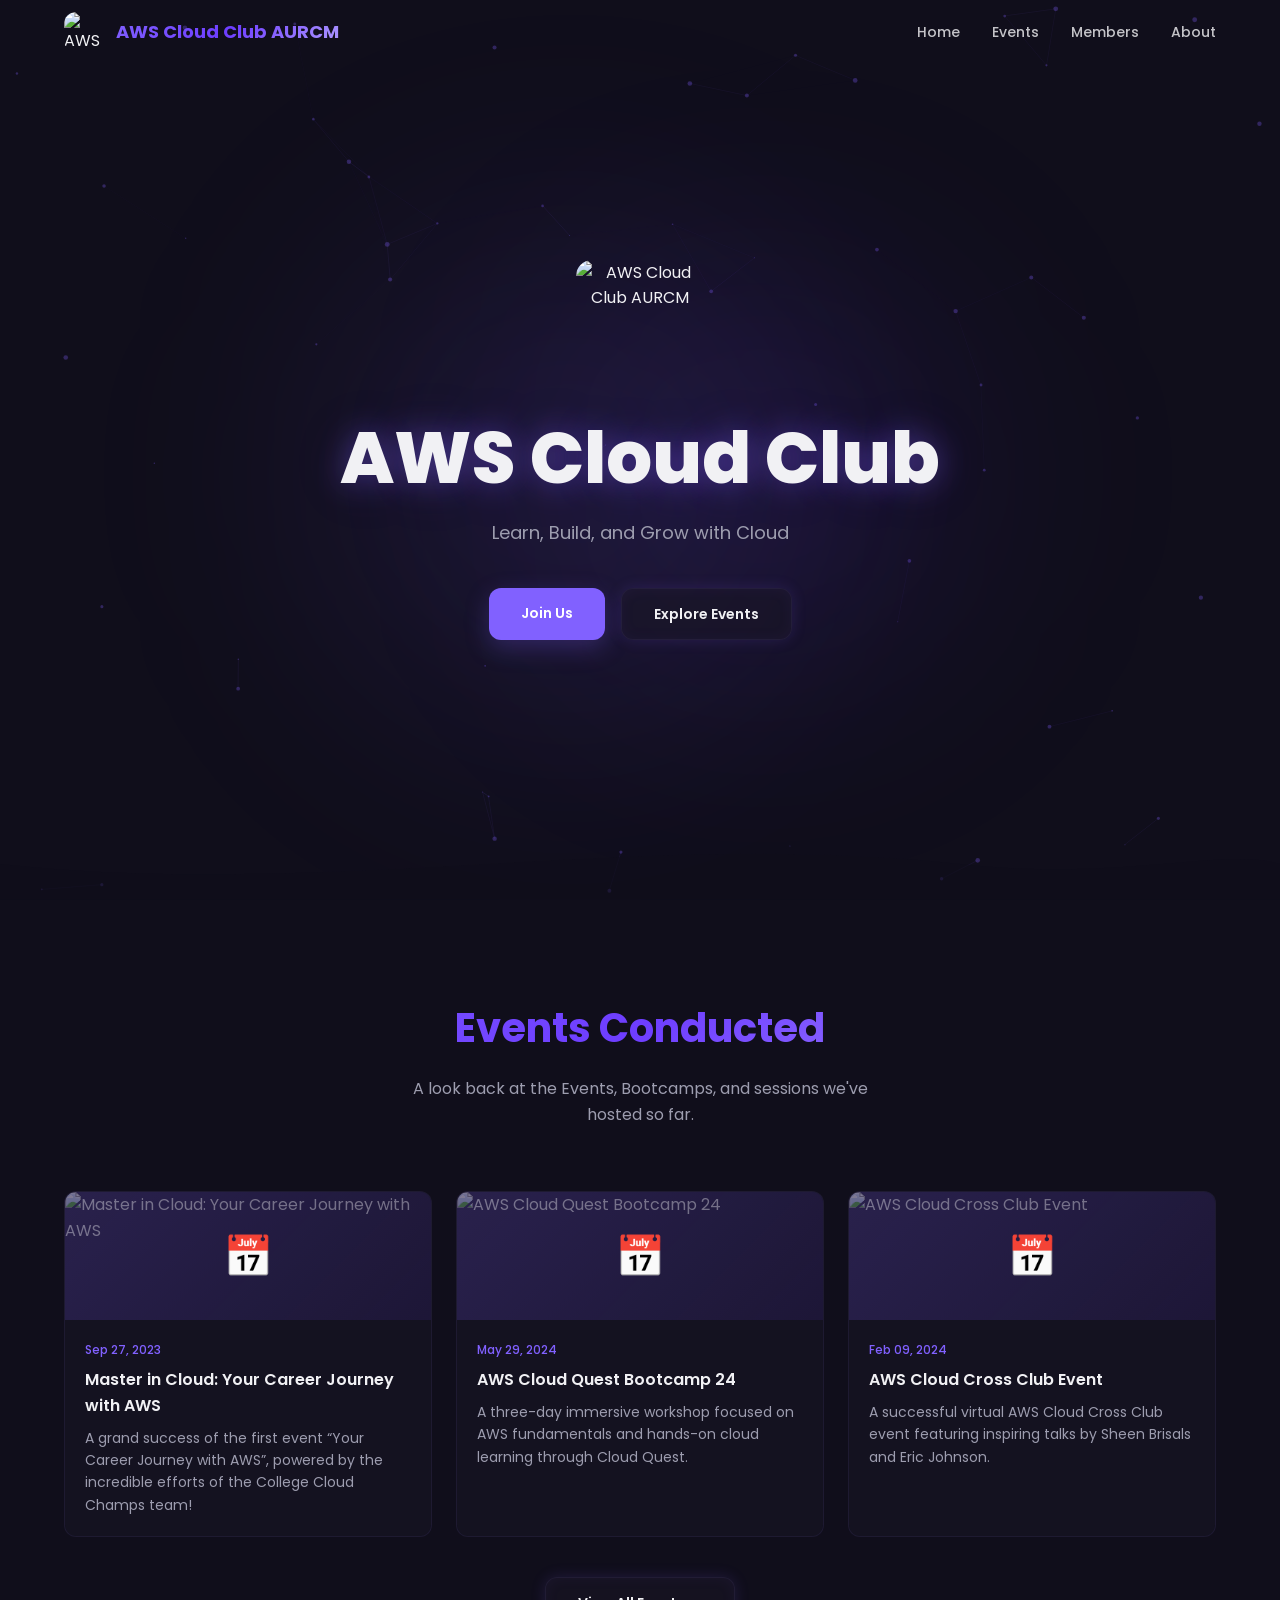
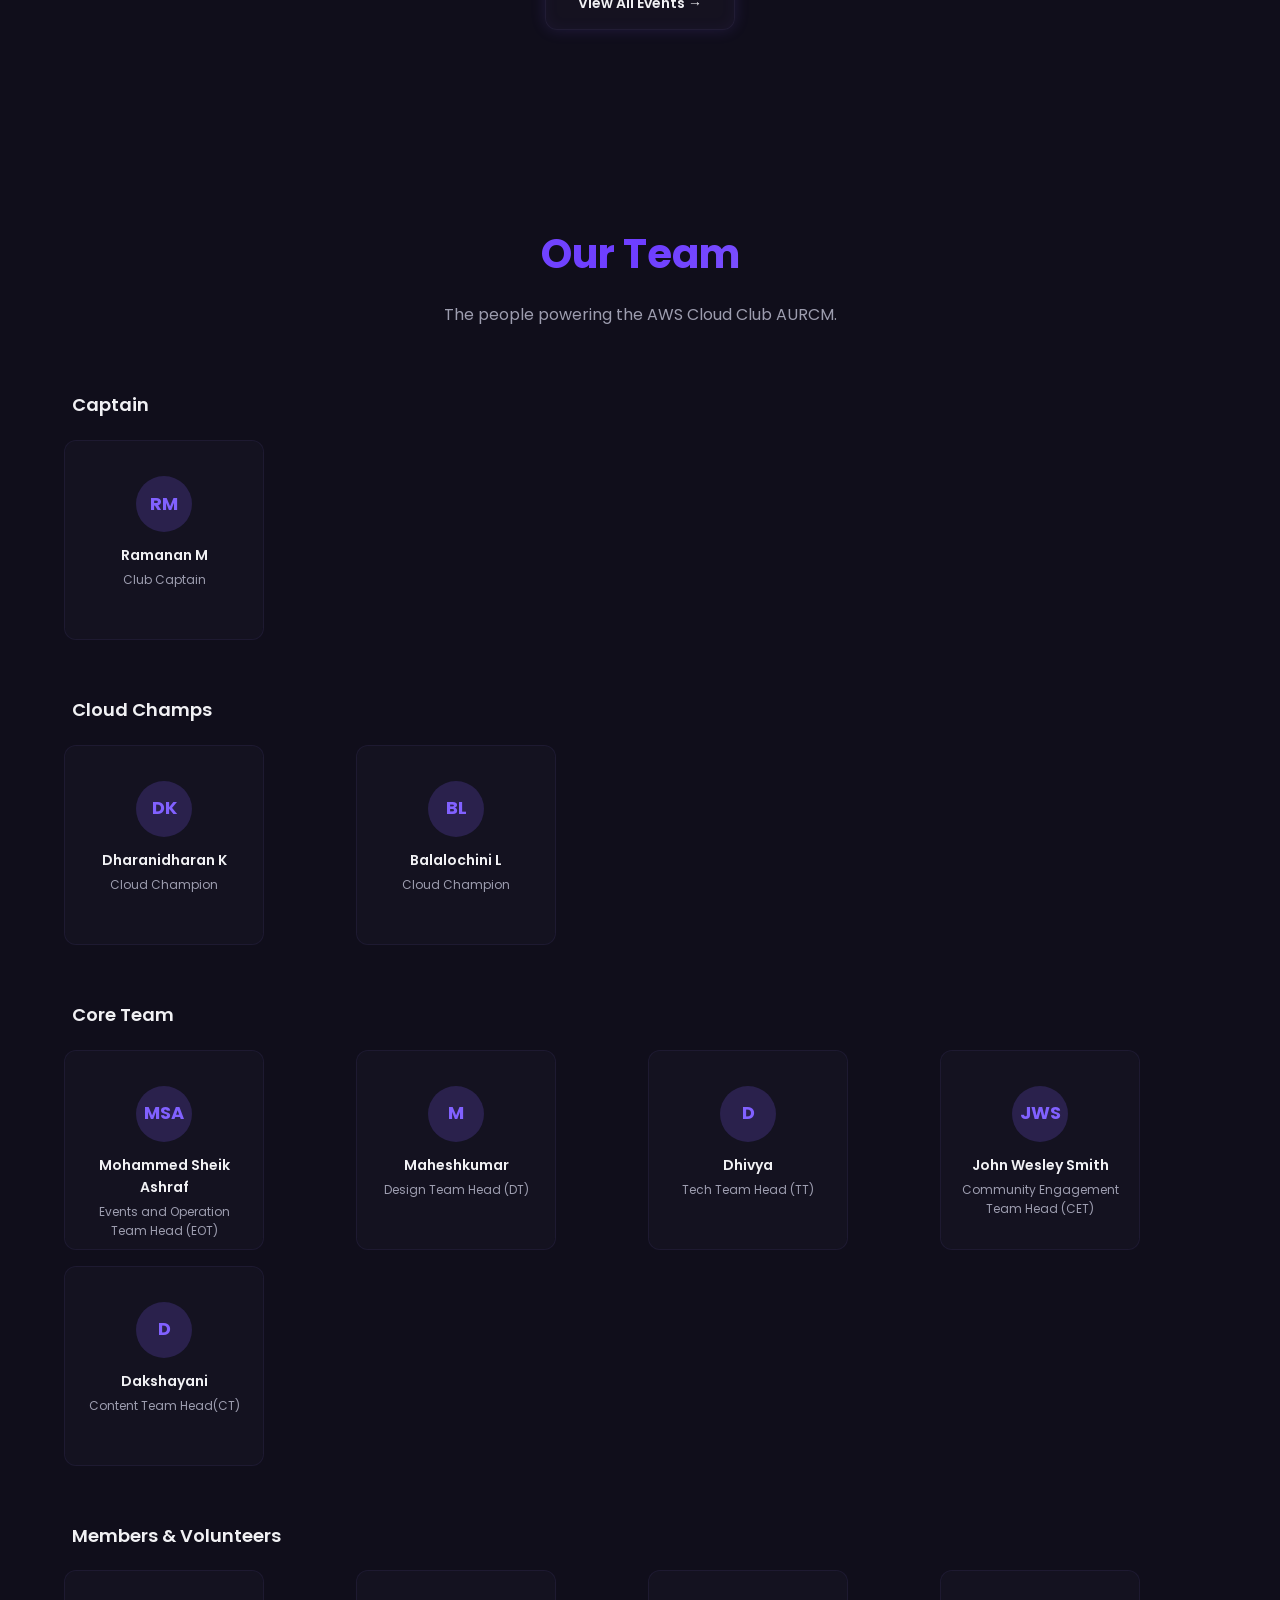
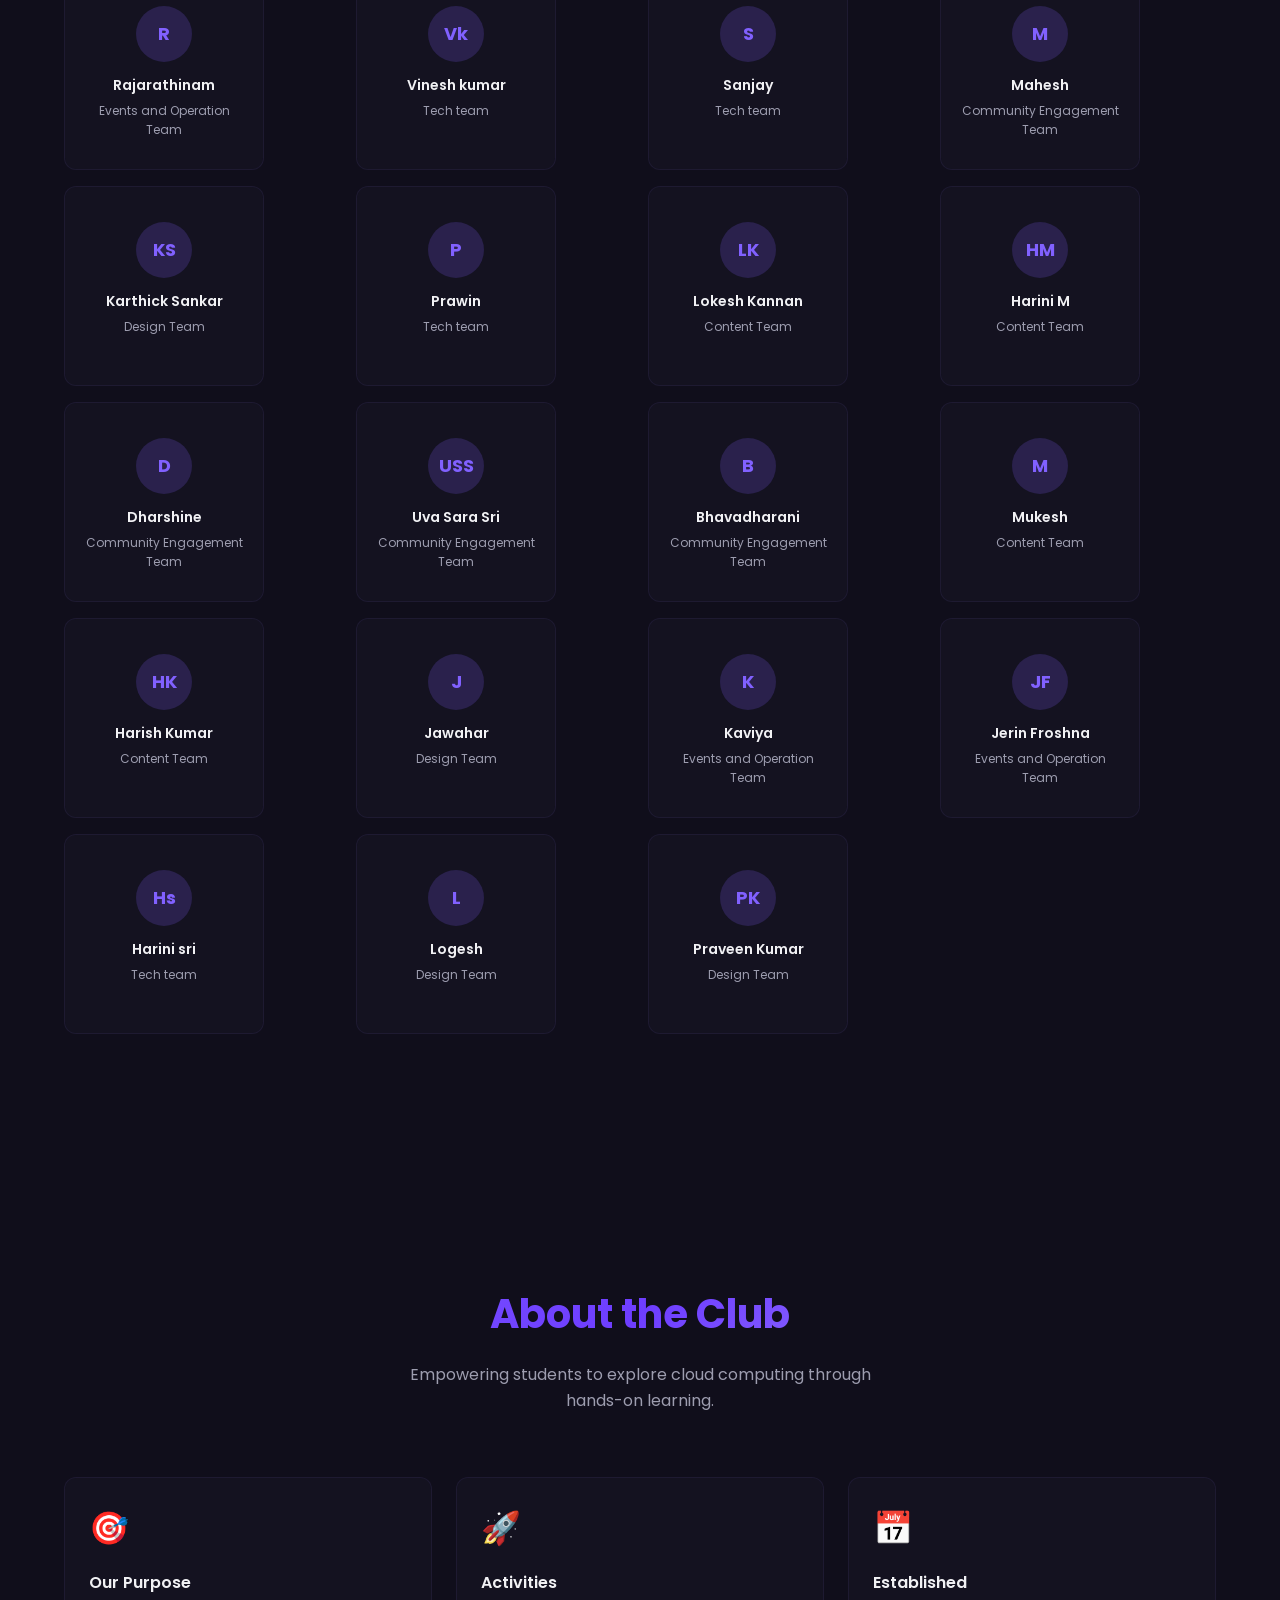
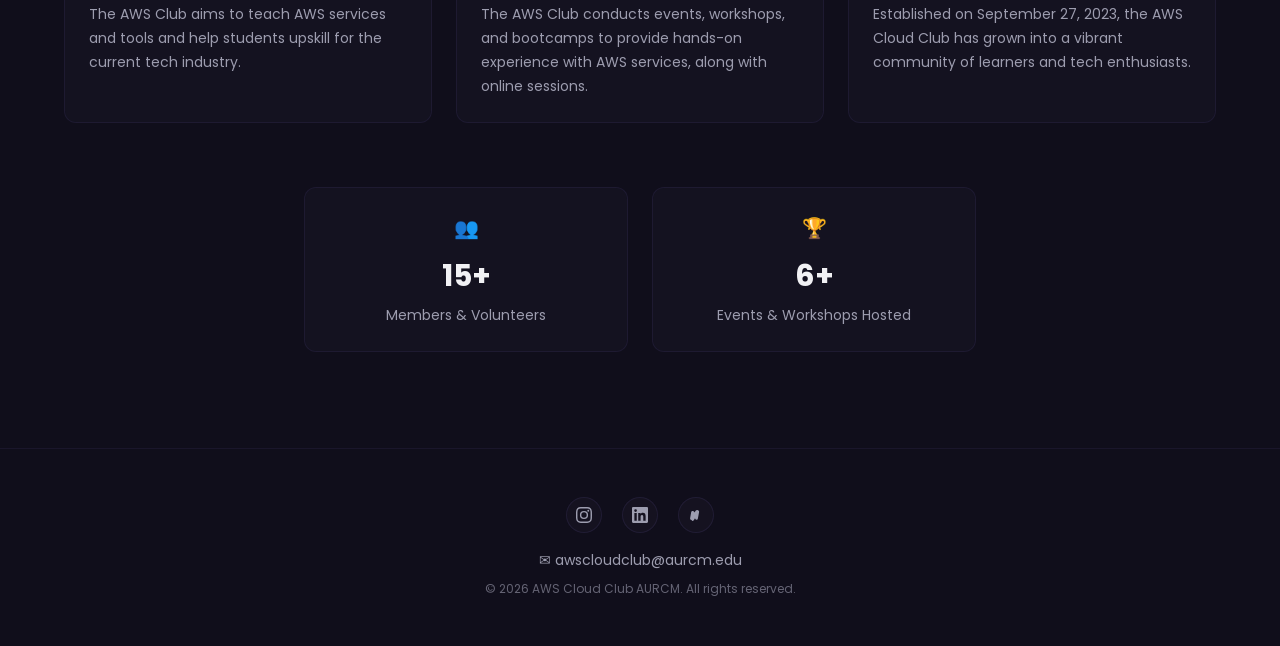
==== index.html @ cc0410f7 "first commit" ====
<!DOCTYPE html>
<html lang="en">
  <head>
    <meta charset="UTF-8" />
    <meta name="viewport" content="width=device-width, initial-scale=1.0" />
    <title>AWS Cloud Club AURCM</title>
    <meta
      name="description"
      content="AWS Cloud Club AURCM — Learn, Build, and Grow with Cloud"
    />
    <link rel="stylesheet" href="styles.css" />
  </head>
  <body>
    <!-- Particles Canvas -->
    <canvas id="particles"></canvas>

    <!-- Navbar -->
    <nav id="navbar">
      <div class="container nav-inner">
        <a href="#home" class="nav-brand">
          <img
            src="images/aws-club-logo.png"
            alt="AWS Cloud Club AURCM"
            class="nav-logo"
          />
          <span class="gradient-text nav-brand-text">AWS Cloud Club AURCM</span>
        </a>
        <ul class="nav-links" id="navLinks">
          <li><a href="#home" class="nav-link-underline">Home</a></li>
          <li><a href="#events" class="nav-link-underline">Events</a></li>
          <li><a href="#members" class="nav-link-underline">Members</a></li>
          <li><a href="#about" class="nav-link-underline">About</a></li>
        </ul>
        <button class="nav-toggle" id="navToggle" aria-label="Toggle menu">
          <svg
            width="24"
            height="24"
            viewBox="0 0 24 24"
            fill="none"
            stroke="currentColor"
            stroke-width="2"
          >
            <line x1="3" y1="6" x2="21" y2="6" />
            <line x1="3" y1="12" x2="21" y2="12" />
            <line x1="3" y1="18" x2="21" y2="18" />
          </svg>
        </button>
      </div>
    </nav>

    <!-- Hero -->
    <section id="home" class="hero">
      <div class="hero-orb hero-orb-1"></div>
      <div class="hero-orb hero-orb-2"></div>
      <div class="hero-content" id="heroContent">
        <img
          src="images/aws-club-logo.png"
          alt="AWS Cloud Club AURCM"
          class="hero-logo animate-pulse-glow"
        />
        <h1 class="glow-text hero-title">AWS Cloud Club</h1>
        <p class="hero-sub">Learn, Build, and Grow with Cloud</p>
        <div class="hero-actions">
          <a href="#about" class="btn btn-primary">Join Us</a>
          <a href="#events" class="btn btn-glass">Explore Events</a>
        </div>
      </div>
      <svg
        class="hero-wave"
        viewBox="0 0 1440 120"
        preserveAspectRatio="none"
        aria-hidden="true"
      >
        <path
          d="M0,80 C360,120 720,40 1080,80 C1260,100 1380,60 1440,80 L1440,120 L0,120 Z"
          fill="hsl(250,30%,8%)"
          fill-opacity="0.6"
        />
      </svg>
    </section>

    <!-- Events -->
    <section id="events" class="section section-reveal">
      <div class="container">
        <h2 class="section-title gradient-text">Events Conducted</h2>
        <p class="section-sub">
          A look back at the Events, Bootcamps, and sessions we've hosted so
          far.
        </p>
        <div class="grid grid-3" id="eventsGrid"></div>
        <div class="text-center mt-10">
          <a href="events.html" class="btn btn-glass">View All Events →</a>
        </div>
      </div>
    </section>

    <!-- Members -->
    <section id="members" class="section section-reveal">
      <div class="container">
        <h2 class="section-title gradient-text">Our Team</h2>
        <p class="section-sub">The people powering the AWS Cloud Club AURCM.</p>
        <div id="membersContainer"></div>
      </div>
    </section>

    <!-- About -->
    <section id="about" class="section section-reveal">
      <div class="container">
        <h2 class="section-title gradient-text">About the Club</h2>
        <p class="section-sub">
          Empowering students to explore cloud computing through hands-on
          learning.
        </p>
        <div class="grid grid-3 mb-16">
          <div class="glass-card card-pad">
            <div class="card-icon">🎯</div>
            <h3 class="card-title">Our Purpose</h3>
            <p class="card-text">
              The AWS Club aims to teach AWS services and tools and help
              students upskill for the current tech industry.
            </p>
          </div>
          <div class="glass-card card-pad">
            <div class="card-icon">🚀</div>
            <h3 class="card-title">Activities</h3>
            <p class="card-text">
              The AWS Club conducts events, workshops, and bootcamps to provide
              hands-on experience with AWS services, along with online sessions.
            </p>
          </div>
          <div class="glass-card card-pad">
            <div class="card-icon">📅</div>
            <h3 class="card-title">Established</h3>
            <p class="card-text">
              Established on September 27, 2023, the AWS Cloud Club has grown
              into a vibrant community of learners and tech enthusiasts.
            </p>
          </div>
        </div>
        <div class="grid grid-2 max-w-2xl mx-auto" id="statsGrid"></div>
      </div>
    </section>

    <!-- Footer -->
    <footer class="footer">
      <div class="container text-center">
        <div class="social-links">
          <a
            href="https://www.instagram.com/aws_cloud_club_aurcm/#"
            aria-label="Instagram"
            class="social-icon"
          >
            <svg width="16" height="16" fill="currentColor" viewBox="0 0 24 24">
              <path
                d="M12 2.163c3.204 0 3.584.012 4.85.07 3.252.148 4.771 1.691 4.919 4.919.058 1.265.069 1.645.069 4.849 0 3.205-.012 3.584-.069 4.849-.149 3.225-1.664 4.771-4.919 4.919-1.266.058-1.644.07-4.85.07-3.204 0-3.584-.012-4.849-.07-3.26-.149-4.771-1.699-4.919-4.92-.058-1.265-.07-1.644-.07-4.849 0-3.204.013-3.583.07-4.849.149-3.227 1.664-4.771 4.919-4.919 1.266-.057 1.645-.069 4.849-.069zM12 0C8.741 0 8.333.014 7.053.072 2.695.272.273 2.69.073 7.052.014 8.333 0 8.741 0 12c0 3.259.014 3.668.072 4.948.2 4.358 2.618 6.78 6.98 6.98C8.333 23.986 8.741 24 12 24c3.259 0 3.668-.014 4.948-.072 4.354-.2 6.782-2.618 6.979-6.98.059-1.28.073-1.689.073-4.948 0-3.259-.014-3.667-.072-4.947-.196-4.354-2.617-6.78-6.979-6.98C15.668.014 15.259 0 12 0zm0 5.838a6.162 6.162 0 100 12.324 6.162 6.162 0 000-12.324zM12 16a4 4 0 110-8 4 4 0 010 8zm6.406-11.845a1.44 1.44 0 100 2.881 1.44 1.44 0 000-2.881z"
              />
            </svg>
          </a>
          <a
            href="https://www.linkedin.com/in/awscloudclubaurcm"
            aria-label="LinkedIn"
            class="social-icon"
          >
            <svg width="16" height="16" fill="currentColor" viewBox="0 0 24 24">
              <path
                d="M20.447 20.452h-3.554v-5.569c0-1.328-.027-3.037-1.852-3.037-1.853 0-2.136 1.445-2.136 2.939v5.667H9.351V9h3.414v1.561h.046c.477-.9 1.637-1.85 3.37-1.85 3.601 0 4.267 2.37 4.267 5.455v6.286zM5.337 7.433a2.062 2.062 0 01-2.063-2.065 2.064 2.064 0 112.063 2.065zm1.782 13.019H3.555V9h3.564v11.452zM22.225 0H1.771C.792 0 0 .774 0 1.729v20.542C0 23.227.792 24 1.771 24h20.451C23.2 24 24 23.227 24 22.271V1.729C24 .774 23.2 0 22.222 0h.003z"
              />
            </svg>
          </a>
          <a
            href="https://www.meetup.com/aws-cloud-club-aurcm"
            aria-label="Meetup"
            class="social-icon"
          >
            <svg width="16" height="16" fill="currentColor" viewBox="0 0 16 16">
              <path
                d="M3.5 13.0c-0.9 0-1.5-0.8-1.4-1.7l1.1-6.3c0.1-0.7 0.8-1.1 1.5-1.1 0.6 0 1.2 0.3 1.5 0.8l0.4 0.8 1.0-1.8c0.3-0.5 1.0-0.8 1.7-0.8 1.2 0 2.0 1.0 1.8 2.1l-1.2 6.4c-0.1 0.8-0.7 1.3-1.4 1.3-0.5 0-1.0-0.3-1.2-0.8l-0.3-0.7-1.0 1.7c-0.4 0.6-1.0 1.0-1.8 1.0z"
              />
            </svg>
          </a>
        </div>
        <p class="footer-email">✉ awscloudclub@aurcm.edu</p>
        <p class="footer-copy">
          © <span id="year"></span> AWS Cloud Club AURCM. All rights reserved.
        </p>
      </div>
    </footer>

    <script src="script.js"></script>
  </body>
</html>
---- styles.css ----
@import url("https://fonts.googleapis.com/css2?family=Poppins:wght@300;400;500;600;700;800;900&display=swap");

/* ───── Variables ───── */
:root {
  --bg: hsl(250, 30%, 8%);
  --fg: hsl(240, 10%, 95%);
  --primary: hsl(252, 100%, 69%);
  --primary-fg: hsl(0, 0%, 100%);
  --secondary: hsl(255, 100%, 62%);
  --muted: hsl(250, 20%, 18%);
  --muted-fg: hsl(240, 10%, 65%);
  --glass-bg: hsla(250, 25%, 12%, 0.6);
  --glass-border: hsla(252, 30%, 30%, 0.3);
  --glow: hsla(252, 100%, 69%, 0.2);
  --border: hsl(252, 30%, 25%);
  --radius: 0.75rem;
}

/* ───── Reset ───── */
*,
*::before,
*::after {
  box-sizing: border-box;
  margin: 0;
  padding: 0;
}
html {
  scroll-behavior: smooth;
}
body {
  font-family: "Poppins", sans-serif;
  background: var(--bg);
  color: var(--fg);
  overflow-x: hidden;
  line-height: 1.6;
}
a {
  color: inherit;
  text-decoration: none;
}
ul {
  list-style: none;
}
img {
  max-width: 100%;
  display: block;
}

/* ───── Utility ───── */
.container {
  max-width: 1200px;
  margin: 0 auto;
  padding: 0 1.5rem;
}
.text-center {
  text-align: center;
}
.mx-auto {
  margin-left: auto;
  margin-right: auto;
}
.mt-10 {
  margin-top: 2.5rem;
}
.mb-16 {
  margin-bottom: 4rem;
}
.max-w-2xl {
  max-width: 42rem;
}

.grid {
  display: grid;
  gap: 1.5rem;
}
.grid-3 {
  grid-template-columns: 1fr;
}
@media (min-width: 640px) {
  .grid-3 {
    grid-template-columns: repeat(2, 1fr);
  }
  .grid-2 {
    grid-template-columns: repeat(2, 1fr);
  }
}
@media (min-width: 1024px) {
  .grid-3 {
    grid-template-columns: repeat(3, 1fr);
  }
  .grid-2 {
    grid-template-columns: repeat(2, 1fr);
  }
}

/* ───── Gradient text ───── */
.gradient-text {
  background: linear-gradient(
    135deg,
    hsl(252, 100%, 69%),
    hsl(255, 100%, 62%),
    hsl(252, 100%, 80%)
  );
  -webkit-background-clip: text;
  -webkit-text-fill-color: transparent;
  background-clip: text;
}
.glow-text {
  text-shadow: 0 0 30px hsla(252, 100%, 69%, 0.4),
    0 0 60px hsla(252, 100%, 69%, 0.15);
}

/* ───── Glass ───── */
.glass {
  background: var(--glass-bg);
  backdrop-filter: blur(16px);
  -webkit-backdrop-filter: blur(16px);
  border: 1px solid var(--glass-border);
}
.glass-card {
  background: hsla(250, 25%, 12%, 0.5);
  backdrop-filter: blur(12px);
  -webkit-backdrop-filter: blur(12px);
  border: 1px solid hsla(252, 30%, 30%, 0.25);
  border-radius: var(--radius);
  transition: transform 0.4s cubic-bezier(0.16, 1, 0.3, 1),
    box-shadow 0.4s cubic-bezier(0.16, 1, 0.3, 1);
}
.glass-card:hover {
  transform: translateY(-6px);
  box-shadow: 0 12px 40px var(--glow);
}

/* ───── Buttons ───── */
.btn {
  display: inline-block;
  padding: 0.875rem 2rem;
  border-radius: var(--radius);
  font-weight: 600;
  font-size: 0.875rem;
  cursor: pointer;
  border: none;
  transition: all 0.2s;
}
.btn:active {
  transform: scale(0.97);
}
.btn-primary {
  background: var(--primary);
  color: var(--primary-fg);
  box-shadow: 0 8px 24px hsla(252, 100%, 69%, 0.25);
}
.btn-primary:hover {
  box-shadow: 0 8px 32px hsla(252, 100%, 69%, 0.4);
}
.btn-glass {
  background: var(--glass-bg);
  backdrop-filter: blur(16px);
  border: 1px solid var(--glass-border);
  color: var(--fg);
  box-shadow: 0 0 15px hsla(252, 100%, 69%, 0.15),
    inset 0 0 15px hsla(252, 100%, 69%, 0.05);
}
.btn-glass:hover {
  background: hsla(250, 20%, 18%, 0.4);
}

/* ───── Particles ───── */
#particles {
  position: fixed;
  top: 0;
  left: 0;
  width: 100%;
  height: 100%;
  z-index: 0;
  pointer-events: none;
}

/* ───── Navbar ───── */
#navbar {
  position: fixed;
  top: 0;
  left: 0;
  right: 0;
  z-index: 100;
  transition: all 0.3s;
}
#navbar.scrolled {
  background: var(--glass-bg);
  backdrop-filter: blur(16px);
  -webkit-backdrop-filter: blur(16px);
  border-bottom: 1px solid var(--glass-border);
  box-shadow: 0 4px 24px hsla(252, 100%, 69%, 0.05);
}
.nav-inner {
  display: flex;
  align-items: center;
  justify-content: space-between;
  padding-top: 0.75rem;
  padding-bottom: 0.75rem;
}
.nav-brand {
  display: flex;
  align-items: center;
  gap: 0.75rem;
}
.nav-logo {
  height: 2.5rem;
  width: 2.5rem;
  border-radius: var(--radius);
}
.nav-brand-text {
  font-size: 1.125rem;
  font-weight: 700;
}
.nav-links {
  display: flex;
  align-items: center;
  gap: 2rem;
}
.nav-links a {
  font-size: 0.875rem;
  font-weight: 500;
  color: hsla(240, 10%, 95%, 0.8);
  transition: color 0.2s;
}
.nav-links a:hover {
  color: var(--fg);
}
.nav-toggle {
  display: none;
  background: none;
  border: none;
  color: var(--fg);
  cursor: pointer;
  padding: 0.5rem;
}

/* Nav link underline */
.nav-link-underline {
  position: relative;
}
.nav-link-underline::after {
  content: "";
  position: absolute;
  bottom: -2px;
  left: 0;
  width: 100%;
  height: 2px;
  background: var(--primary);
  transform: scaleX(0);
  transform-origin: right;
  transition: transform 0.3s cubic-bezier(0.16, 1, 0.3, 1);
}
.nav-link-underline:hover::after {
  transform: scaleX(1);
  transform-origin: left;
}

@media (max-width: 768px) {
  .nav-links {
    display: none;
    flex-direction: column;
    position: absolute;
    top: 100%;
    left: 0;
    right: 0;
    background: var(--glass-bg);
    backdrop-filter: blur(16px);
    border-top: 1px solid var(--glass-border);
    padding: 1.5rem 0;
    gap: 1rem;
    align-items: center;
  }
  .nav-links.open {
    display: flex;
  }
  .nav-toggle {
    display: block;
  }
  .nav-brand-text {
    display: none;
  }
}

/* ───── Hero ───── */
.hero {
  position: relative;
  min-height: 100vh;
  display: flex;
  align-items: center;
  justify-content: center;
  overflow: hidden;
  z-index: 1;
}
.hero-orb {
  position: absolute;
  border-radius: 50%;
  pointer-events: none;
  filter: blur(120px);
}
.hero-orb-1 {
  top: 25%;
  left: 25%;
  width: 500px;
  height: 500px;
  background: hsla(252, 100%, 69%, 0.1);
}
.hero-orb-2 {
  bottom: 25%;
  right: 25%;
  width: 400px;
  height: 400px;
  background: hsla(255, 100%, 62%, 0.1);
}
.hero-content {
  position: relative;
  z-index: 10;
  text-align: center;
  padding: 0 1.5rem;
  max-width: 48rem;
  opacity: 0;
  transform: translateY(2rem);
  filter: blur(4px);
  transition: opacity 1s, transform 1s, filter 1s;
}
.hero-content.visible {
  opacity: 1;
  transform: translateY(0);
  filter: blur(0);
}
.hero-logo {
  width: 8rem;
  height: 8rem;
  border-radius: 1rem;
  margin: 0 auto 2rem;
}
.hero-title {
  font-size: clamp(2.5rem, 6vw, 4.5rem);
  font-weight: 800;
  line-height: 1.05;
  margin-bottom: 1.5rem;
}
.hero-sub {
  font-size: 1.125rem;
  color: var(--muted-fg);
  margin-bottom: 2.5rem;
}
.hero-actions {
  display: flex;
  flex-wrap: wrap;
  gap: 1rem;
  justify-content: center;
}
.hero-wave {
  position: absolute;
  bottom: 0;
  left: 0;
  width: 100%;
}

@keyframes pulse-glow {
  0%,
  100% {
    box-shadow: 0 0 20px hsla(252, 100%, 69%, 0.2);
  }
  50% {
    box-shadow: 0 0 40px hsla(252, 100%, 69%, 0.4);
  }
}
.animate-pulse-glow {
  animation: pulse-glow 3s ease-in-out infinite;
}

/* ───── Sections ───── */
.section {
  position: relative;
  z-index: 1;
  padding: 6rem 0;
}
.section-title {
  font-size: clamp(1.75rem, 4vw, 2.5rem);
  font-weight: 700;
  text-align: center;
  margin-bottom: 1rem;
}
.section-sub {
  text-align: center;
  color: var(--muted-fg);
  margin-bottom: 4rem;
  max-width: 32rem;
  margin-left: auto;
  margin-right: auto;
}

.section-reveal {
  opacity: 0;
  transform: translateY(20px);
  filter: blur(4px);
  transition: opacity 0.7s cubic-bezier(0.16, 1, 0.3, 1),
    transform 0.7s cubic-bezier(0.16, 1, 0.3, 1),
    filter 0.7s cubic-bezier(0.16, 1, 0.3, 1);
}
.section-reveal.visible {
  opacity: 1;
  transform: translateY(0);
  filter: blur(0);
}

/* ───── Cards ───── */
.card-pad {
  padding: 1.5rem;
}
.card-icon {
  font-size: 2rem;
  margin-bottom: 1rem;
}
.card-title {
  font-size: 1rem;
  font-weight: 600;
  margin-bottom: 0.5rem;
}
.card-text {
  font-size: 0.875rem;
  color: var(--muted-fg);
  line-height: 1.7;
}

/* Event card */
.event-card {
  overflow: hidden;
  border-radius: var(--radius);
  cursor: pointer;
}
.event-card-img {
  height: 8rem;
  background: linear-gradient(
    135deg,
    hsla(252, 100%, 69%, 0.2),
    hsla(255, 100%, 62%, 0.1)
  );
  display: flex;
  align-items: center;
  justify-content: center;
  position: relative;
  overflow: hidden;
}
.event-card-img img {
  position: absolute;
  inset: 0;
  width: 100%;
  height: 100%;
  object-fit: cover;
  opacity: 0.4;
  transition: opacity 0.5s, transform 0.5s;
}
.event-card:hover .event-card-img img {
  opacity: 0.6;
  transform: scale(1.05);
}
.event-card-icon {
  position: relative;
  z-index: 1;
  font-size: 2.5rem;
}
.event-card-body {
  padding: 1.25rem;
}
.event-card-date {
  font-size: 0.75rem;
  font-weight: 500;
  color: var(--primary);
  margin-bottom: 0.5rem;
}
.event-card-title {
  font-size: 1rem;
  font-weight: 600;
  margin-bottom: 0.5rem;
}
.event-card-summary {
  font-size: 0.875rem;
  color: var(--muted-fg);
  line-height: 1.6;
}
.event-card-photos {
  font-size: 0.75rem;
  color: hsla(252, 100%, 69%, 0.7);
  margin-top: 0.75rem;
  font-weight: 500;
}

/* ───── Members ───── */
.member-category {
  margin-bottom: 3.5rem;
}
.member-category-header {
  display: flex;
  align-items: center;
  gap: 0.5rem;
  margin-bottom: 1.25rem;
}
.member-category-header span {
  color: var(--primary);
}
.member-category-header h3 {
  font-size: 1.125rem;
  font-weight: 600;
}
.members-grid {
  display: grid;
  grid-template-columns: repeat(2, 1fr);
  gap: 1rem;
}
@media (min-width: 640px) {
  .members-grid {
    grid-template-columns: repeat(3, 1fr);
  }
}
@media (min-width: 1024px) {
  .members-grid {
    grid-template-columns: repeat(4, 1fr);
  }
}
.member-card {
  text-align: center;
  padding: 1.25rem;
  width: 200px;
  height: 200px;
  border-radius: var(--radius);
}
.member-card.highlight {
  /*box-shadow: 0 0 0 1px hsla(252, 100%, 69%, 0.4);*/
  animation: pulse-glow 3s;
}
.member-avatar {
  width: 3.5rem;
  height: 3.5rem;
  border-radius: 50%;
  display: flex;
  align-items: center;
  justify-content: center;
  font-weight: 700;
  font-size: 1.125rem;
  margin: 0 auto 0.75rem;
}
.member-avatar.primary {
  background: hsla(252, 100%, 69%, 0.2);
  margin-top: 15px;
  color: var(--primary);
}
.member-avatar.muted {
  background: var(--muted);
  color: var(--muted-fg);
}
.member-name {
  font-size: 0.875rem;
  font-weight: 600;
}
.member-role {
  font-size: 0.75rem;
  color: var(--muted-fg);
  margin-top: 0.25rem;
}

/* ───── Stats ───── */
.stat-card {
  text-align: center;
  padding: 1.5rem;
  border-radius: var(--radius);
}
.stat-icon {
  color: var(--primary);
  margin-bottom: 0.5rem;
  font-size: 1.25rem;
}
.stat-value {
  font-size: 1.875rem;
  font-weight: 700;
}
.stat-label {
  font-size: 0.875rem;
  color: var(--muted-fg);
  margin-top: 0.25rem;
}

/* ───── Footer ───── */
.footer {
  position: relative;
  z-index: 1;
  border-top: 1px solid hsla(252, 30%, 25%, 0.3);
  padding: 3rem 0;
}
.social-links {
  display: flex;
  justify-content: center;
  gap: 1.25rem;
  margin-bottom: 1rem;
}
.social-icon {
  width: 2.25rem;
  height: 2.25rem;
  border-radius: 50%;
  background: var(--glass-bg);
  backdrop-filter: blur(16px);
  border: 1px solid var(--glass-border);
  display: flex;
  align-items: center;
  justify-content: center;
  color: var(--muted-fg);
  transition: color 0.2s;
}
.social-icon:hover {
  color: var(--primary);
}
.footer-email {
  font-size: 0.875rem;
  color: var(--muted-fg);
  margin-bottom: 0.5rem;
}
.footer-copy {
  font-size: 0.75rem;
  color: hsla(240, 10%, 65%, 0.6);
}

/* ───── Events Page ───── */
.events-page {
  position: relative;
  z-index: 1;
  padding: 7rem 0 6rem;
}
.back-link {
  display: inline-flex;
  align-items: center;
  gap: 0.5rem;
  font-size: 0.875rem;
  color: var(--muted-fg);
  margin-bottom: 2rem;
  transition: color 0.2s;
}
.back-link:hover {
  color: var(--fg);
}

/* ───── Gallery Modal ───── */
.gallery-overlay {
  display: none;
  position: fixed;
  inset: 0;
  z-index: 200;
  background: hsla(0, 0%, 0%, 0.85);
  backdrop-filter: blur(4px);
  align-items: center;
  justify-content: center;
  padding: 1rem;
}
.gallery-overlay.open {
  display: flex;
}

.gallery-modal {
  position: relative;
  width: 100%;
  max-width: 56rem;
  animation: fadeUp 0.3s ease;
}

@keyframes fadeUp {
  from {
    opacity: 0;
    transform: translateY(1rem);
  }
  to {
    opacity: 1;
    transform: translateY(0);
  }
}

/* Close button — prominent */
.gallery-close {
  position: absolute;
  top: -3.5rem;
  right: 0;
  display: flex;
  align-items: center;
  gap: 0.5rem;
  background: hsla(0, 0%, 100%, 0.1);
  backdrop-filter: blur(8px);
  border: 1px solid hsla(0, 0%, 100%, 0.2);
  border-radius: 2rem;
  padding: 0.5rem 1.25rem 0.5rem 0.75rem;
  color: hsla(0, 0%, 100%, 0.8);
  cursor: pointer;
  font-size: 0.875rem;
  font-weight: 500;
  font-family: inherit;
  transition: all 0.2s;
  z-index: 10;
  margin-top: 50px;
}
.gallery-close:hover {
  background: hsla(0, 84%, 60%, 0.3);
  border-color: hsla(0, 84%, 60%, 0.5);
  color: white;
}
.gallery-close span {
  line-height: 1;
}

.gallery-header {
  margin-bottom: 1rem;
}
.gallery-title {
  font-size: 1.25rem;
  font-weight: 700;
  color: white;
}
.gallery-date {
  font-size: 0.875rem;
  color: hsla(0, 0%, 100%, 0.6);
}

.gallery-main {
  position: relative;
  border-radius: var(--radius);
  overflow: hidden;
  background: black;
  aspect-ratio: 9/6;
}
.gallery-img {
  width: 100%;
  height: 100%;
  object-fit: cover;
  transition: opacity 0.3s;
}

.gallery-arrow {
  position: absolute;
  top: 50%;
  transform: translateY(-50%);
  width: 2.5rem;
  height: 2.5rem;
  border-radius: 50%;
  background: hsla(0, 0%, 0%, 0.5);
  border: none;
  color: white;
  cursor: pointer;
  display: flex;
  align-items: center;
  justify-content: center;
  transition: background 0.2s;
}
.gallery-arrow:hover {
  background: hsla(0, 0%, 0%, 0.7);
}
.gallery-prev {
  left: 0.75rem;
}
.gallery-next {
  right: 0.75rem;
}

.gallery-counter {
  position: absolute;
  bottom: 0.75rem;
  right: 0.75rem;
  background: hsla(0, 0%, 0%, 0.6);
  color: white;
  font-size: 0.75rem;
  padding: 0.25rem 0.75rem;
  border-radius: 9999px;
}

.gallery-thumbs {
  display: flex;
  gap: 0.5rem;
  margin-top: 1rem;
  overflow-x: auto;
  padding-bottom: 0.5rem;
}
.gallery-thumb {
  flex-shrink: 0;
  width: 5rem;
  height: 3.5rem;
  border-radius: 0.5rem;
  overflow: hidden;
  border: 2px solid transparent;
  opacity: 0.5;
  cursor: pointer;
  transition: all 0.2s;
  padding: 0;
  background: none;
}
.gallery-thumb:hover {
  opacity: 0.8;
}
.gallery-thumb.active {
  border-color: var(--primary);
  box-shadow: 0 0 0 2px hsla(252, 100%, 69%, 0.4);
  opacity: 1;
}
.gallery-thumb img {
  width: 100%;
  height: 100%;
  object-fit: cover;
}
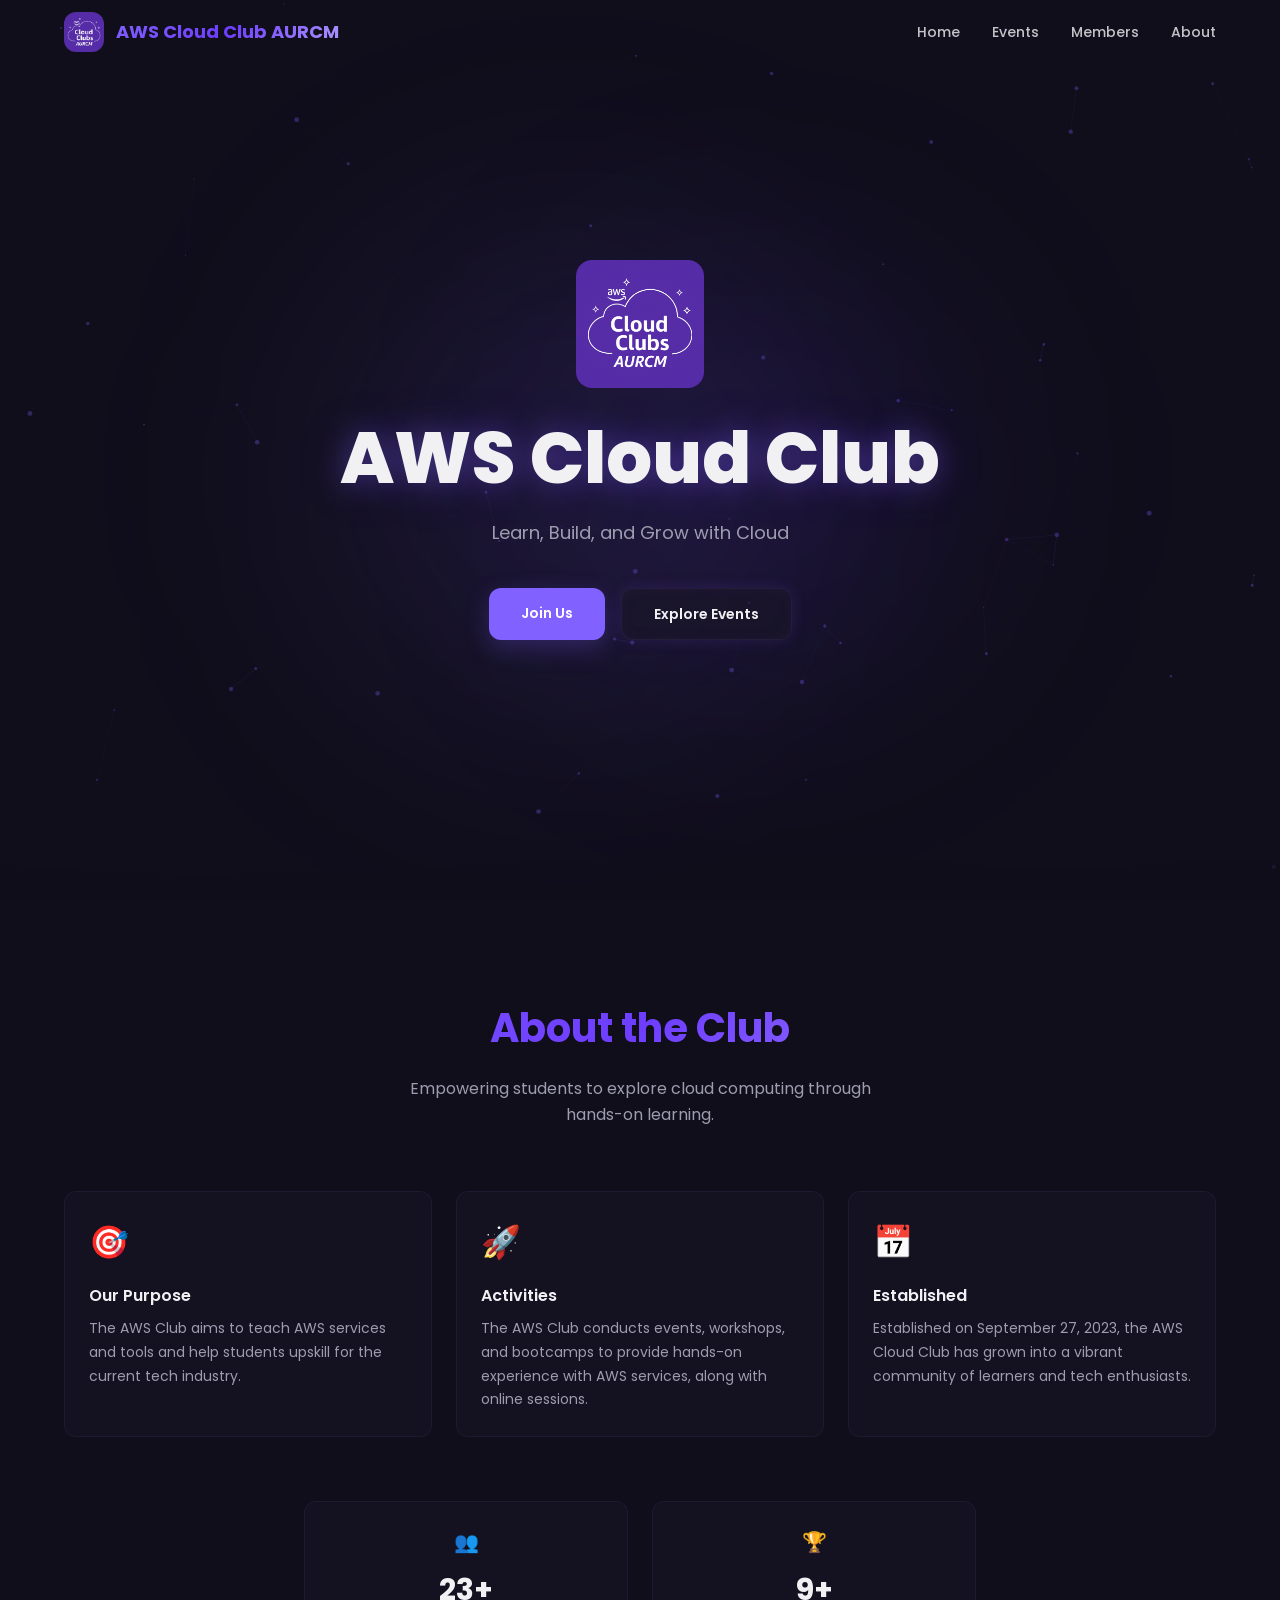
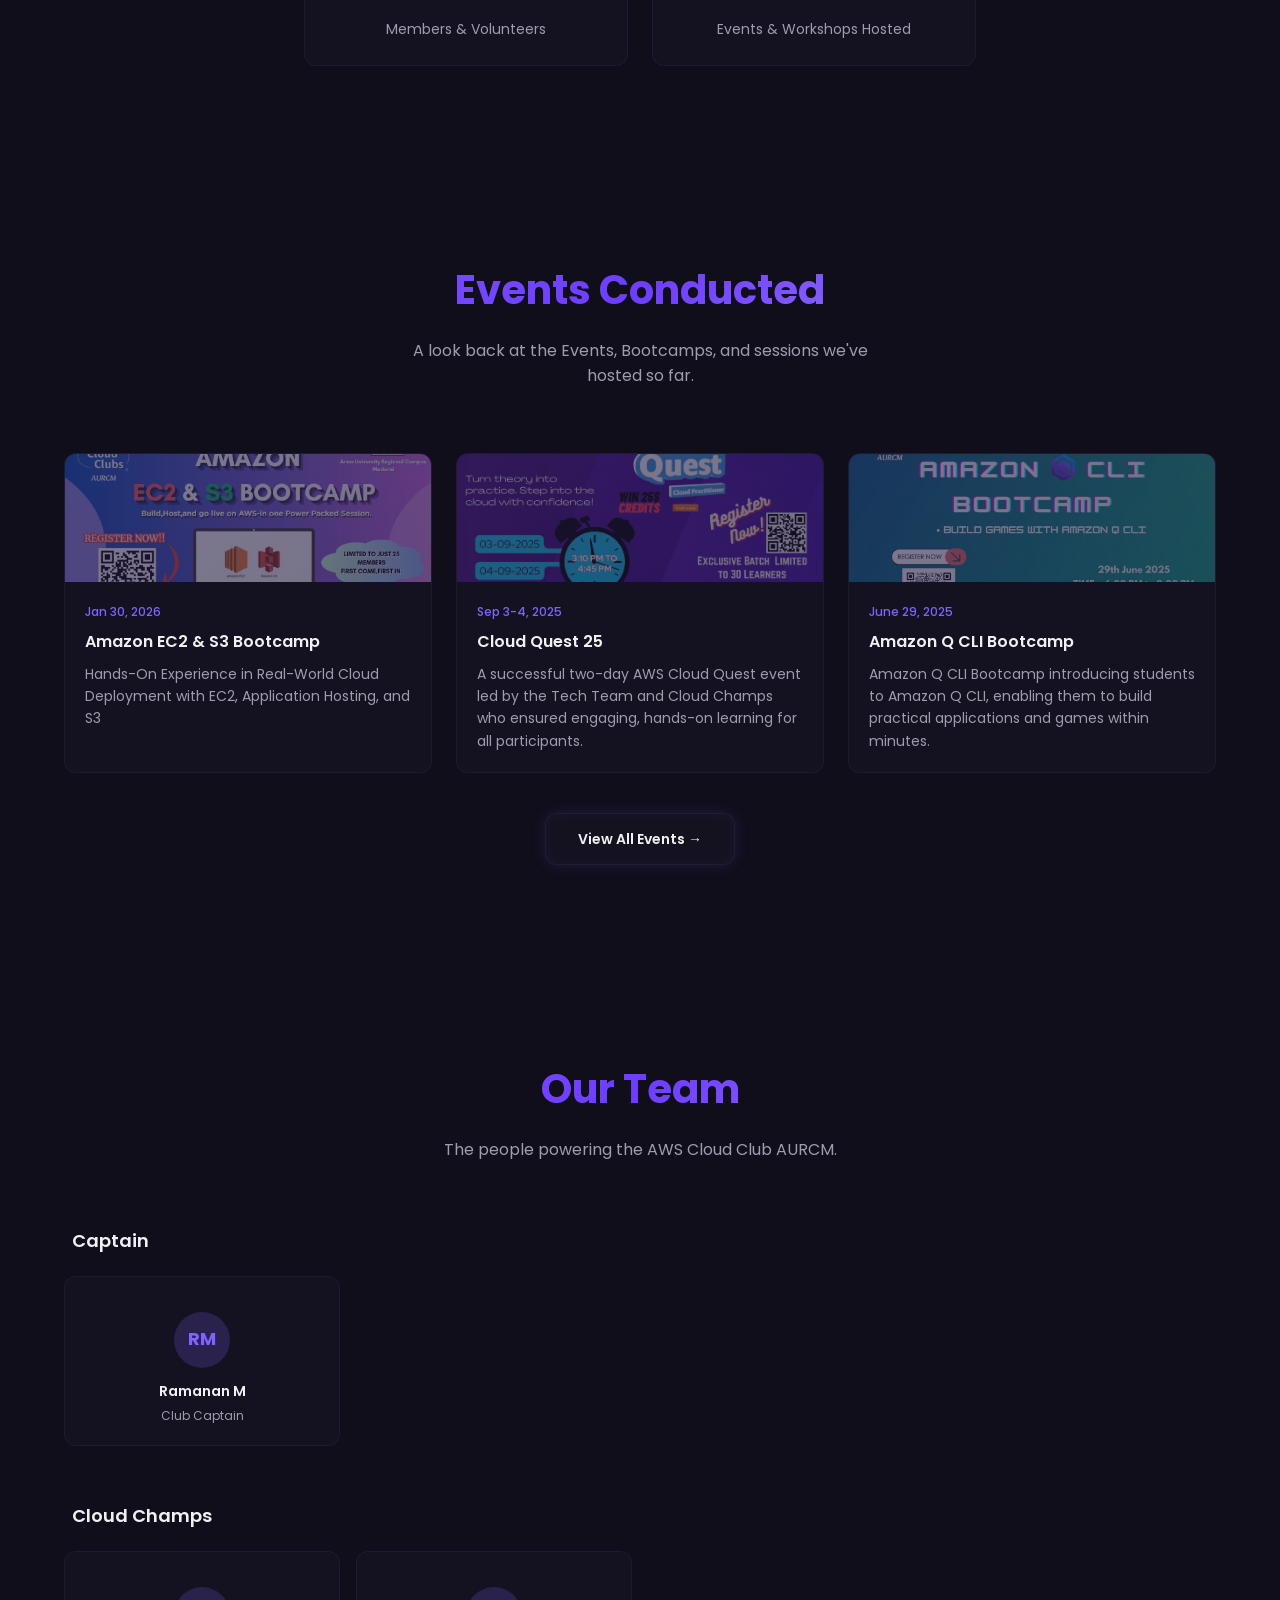
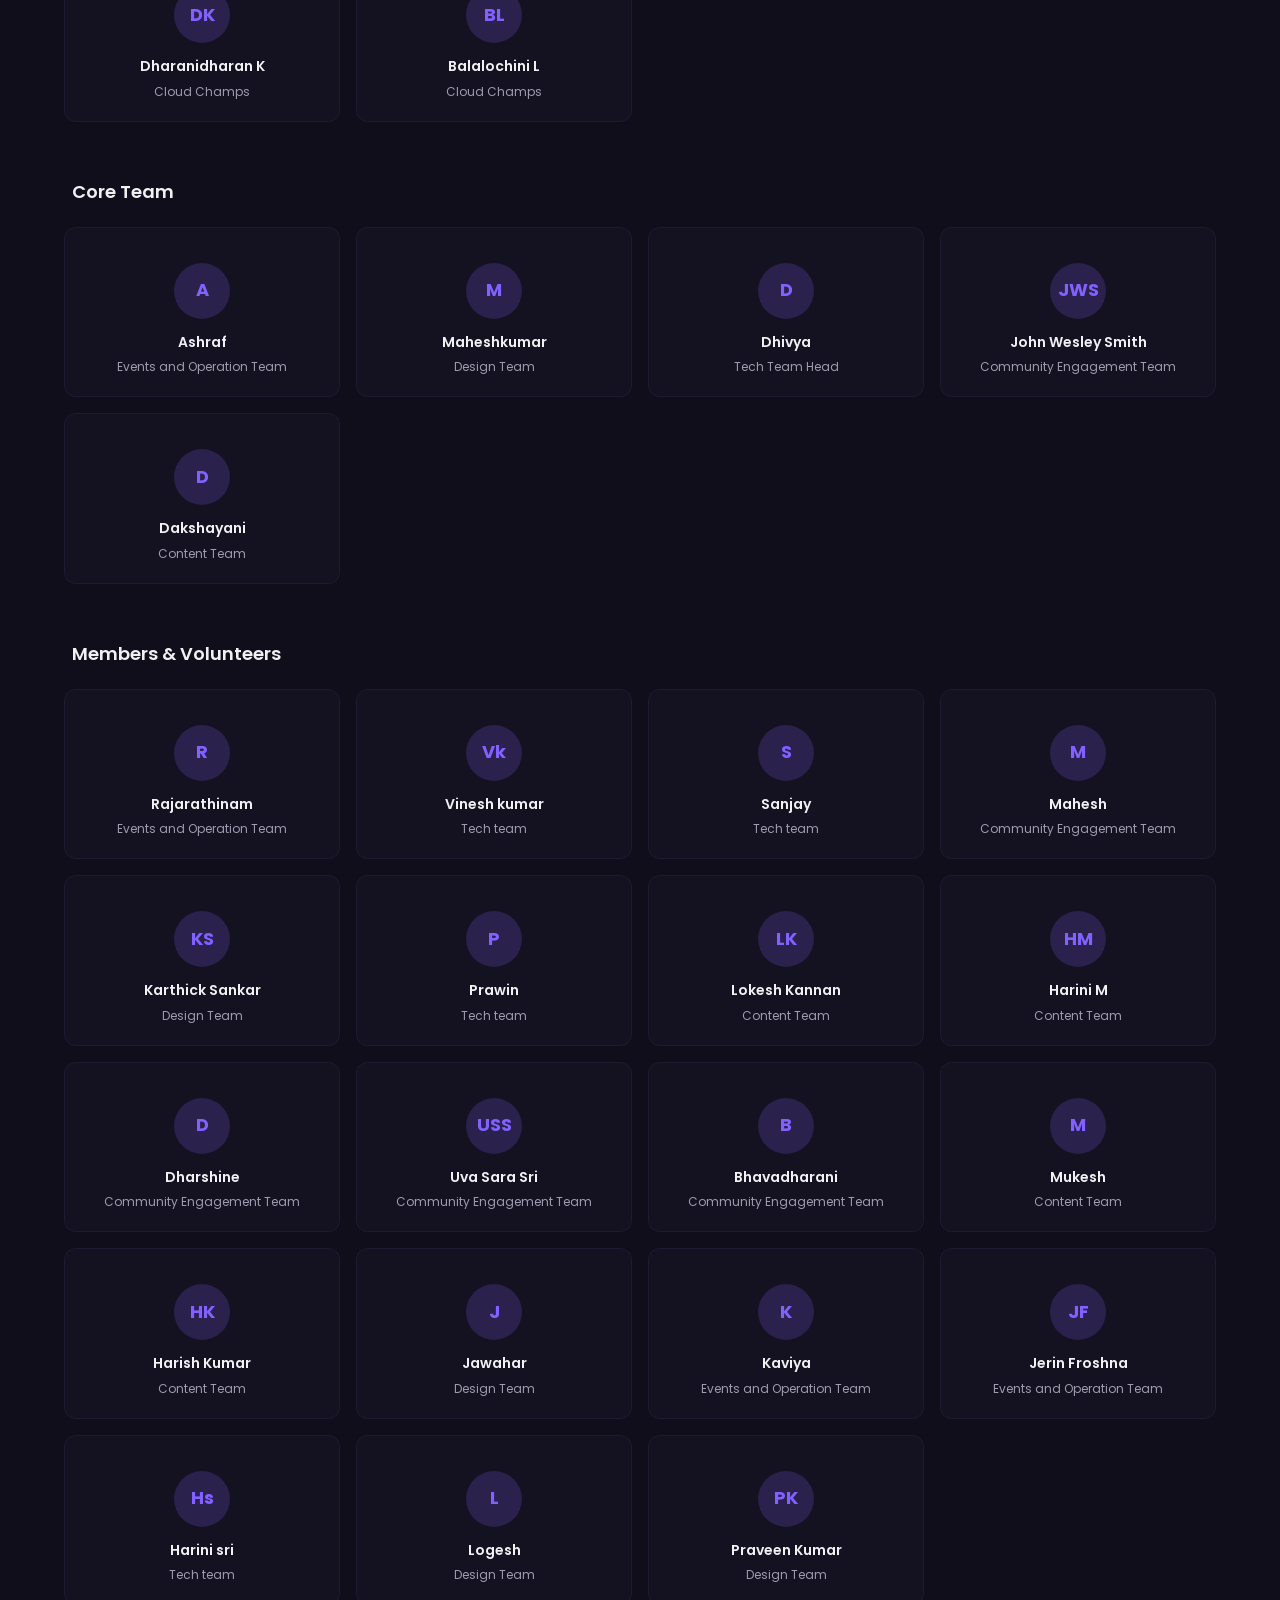
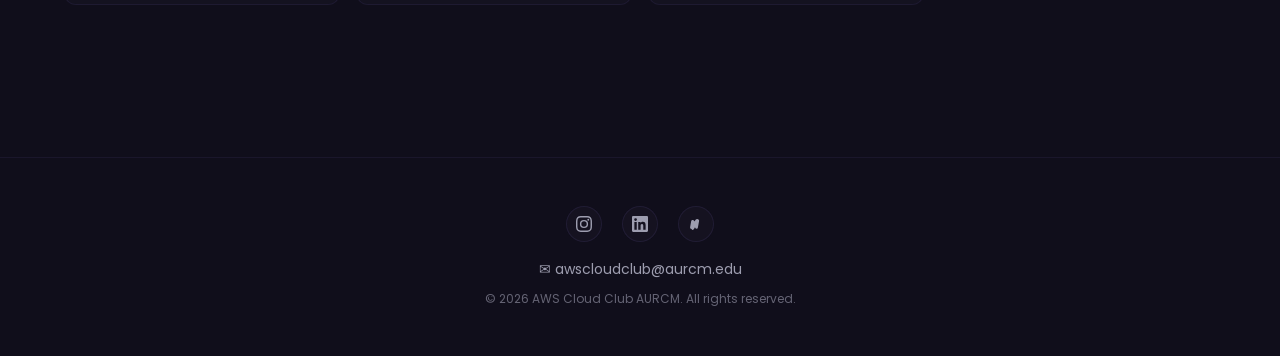
==== commit 6af4fcff: "rearrange the structure of event details and links in index.html and script.js" ====
--- a/index.html
+++ b/index.html
@@ -61,7 +61,12 @@
         <h1 class="glow-text hero-title">AWS Cloud Club</h1>
         <p class="hero-sub">Learn, Build, and Grow with Cloud</p>
         <div class="hero-actions">
-          <a href="#about" class="btn btn-primary">Join Us</a>
+          <a
+            href="https://www.meetup.com/aws-cloud-club-aurcm"
+            target="_blank"
+            class="btn btn-primary"
+            >Join Us</a
+          >
           <a href="#events" class="btn btn-glass">Explore Events</a>
         </div>
       </div>
@@ -77,30 +82,6 @@
           fill-opacity="0.6"
         />
       </svg>
-    </section>
-
-    <!-- Events -->
-    <section id="events" class="section section-reveal">
-      <div class="container">
-        <h2 class="section-title gradient-text">Events Conducted</h2>
-        <p class="section-sub">
-          A look back at the Events, Bootcamps, and sessions we've hosted so
-          far.
-        </p>
-        <div class="grid grid-3" id="eventsGrid"></div>
-        <div class="text-center mt-10">
-          <a href="events.html" class="btn btn-glass">View All Events →</a>
-        </div>
-      </div>
-    </section>
-
-    <!-- Members -->
-    <section id="members" class="section section-reveal">
-      <div class="container">
-        <h2 class="section-title gradient-text">Our Team</h2>
-        <p class="section-sub">The people powering the AWS Cloud Club AURCM.</p>
-        <div id="membersContainer"></div>
-      </div>
     </section>
 
     <!-- About -->
@@ -141,12 +122,37 @@
       </div>
     </section>
 
+    <!-- Events -->
+    <section id="events" class="section section-reveal">
+      <div class="container">
+        <h2 class="section-title gradient-text">Events Conducted</h2>
+        <p class="section-sub">
+          A look back at the Events, Bootcamps, and sessions we've hosted so
+          far.
+        </p>
+        <div class="grid grid-3" id="eventsGrid"></div>
+        <div class="text-center mt-10">
+          <a href="events.html" class="btn btn-glass">View All Events →</a>
+        </div>
+      </div>
+    </section>
+
+    <!-- Members -->
+    <section id="members" class="section section-reveal">
+      <div class="container">
+        <h2 class="section-title gradient-text">Our Team</h2>
+        <p class="section-sub">The people powering the AWS Cloud Club AURCM.</p>
+        <div id="membersContainer"></div>
+      </div>
+    </section>
+
     <!-- Footer -->
     <footer class="footer">
       <div class="container text-center">
         <div class="social-links">
           <a
             href="https://www.instagram.com/aws_cloud_club_aurcm/#"
+            target="_blank"
             aria-label="Instagram"
             class="social-icon"
           >
@@ -158,6 +164,7 @@
           </a>
           <a
             href="https://www.linkedin.com/in/awscloudclubaurcm"
+            target="_blank"
             aria-label="LinkedIn"
             class="social-icon"
           >
@@ -169,6 +176,7 @@
           </a>
           <a
             href="https://www.meetup.com/aws-cloud-club-aurcm"
+            target="_blank"
             aria-label="Meetup"
             class="social-icon"
           >
--- a/styles.css
+++ b/styles.css
@@ -524,8 +524,6 @@
 .member-card {
   text-align: center;
   padding: 1.25rem;
-  width: 200px;
-  height: 200px;
   border-radius: var(--radius);
 }
 .member-card.highlight {
@@ -687,7 +685,7 @@
   backdrop-filter: blur(8px);
   border: 1px solid hsla(0, 0%, 100%, 0.2);
   border-radius: 2rem;
-  padding: 0.5rem 1.25rem 0.5rem 0.75rem;
+  padding: 0.5rem 0.65rem 0.5rem 0.65rem;
   color: hsla(0, 0%, 100%, 0.8);
   cursor: pointer;
   font-size: 0.875rem;
@@ -697,6 +695,11 @@
   z-index: 10;
   margin-top: 50px;
 }
+@media screen and (max-width: 380px) {
+  .gallery-close {
+    margin-top: 10px;
+  }
+}
 .gallery-close:hover {
   background: hsla(0, 84%, 60%, 0.3);
   border-color: hsla(0, 84%, 60%, 0.5);
@@ -724,7 +727,7 @@
   border-radius: var(--radius);
   overflow: hidden;
   background: black;
-  aspect-ratio: 9/6;
+  aspect-ratio: 16 / 9;
 }
 .gallery-img {
   width: 100%;
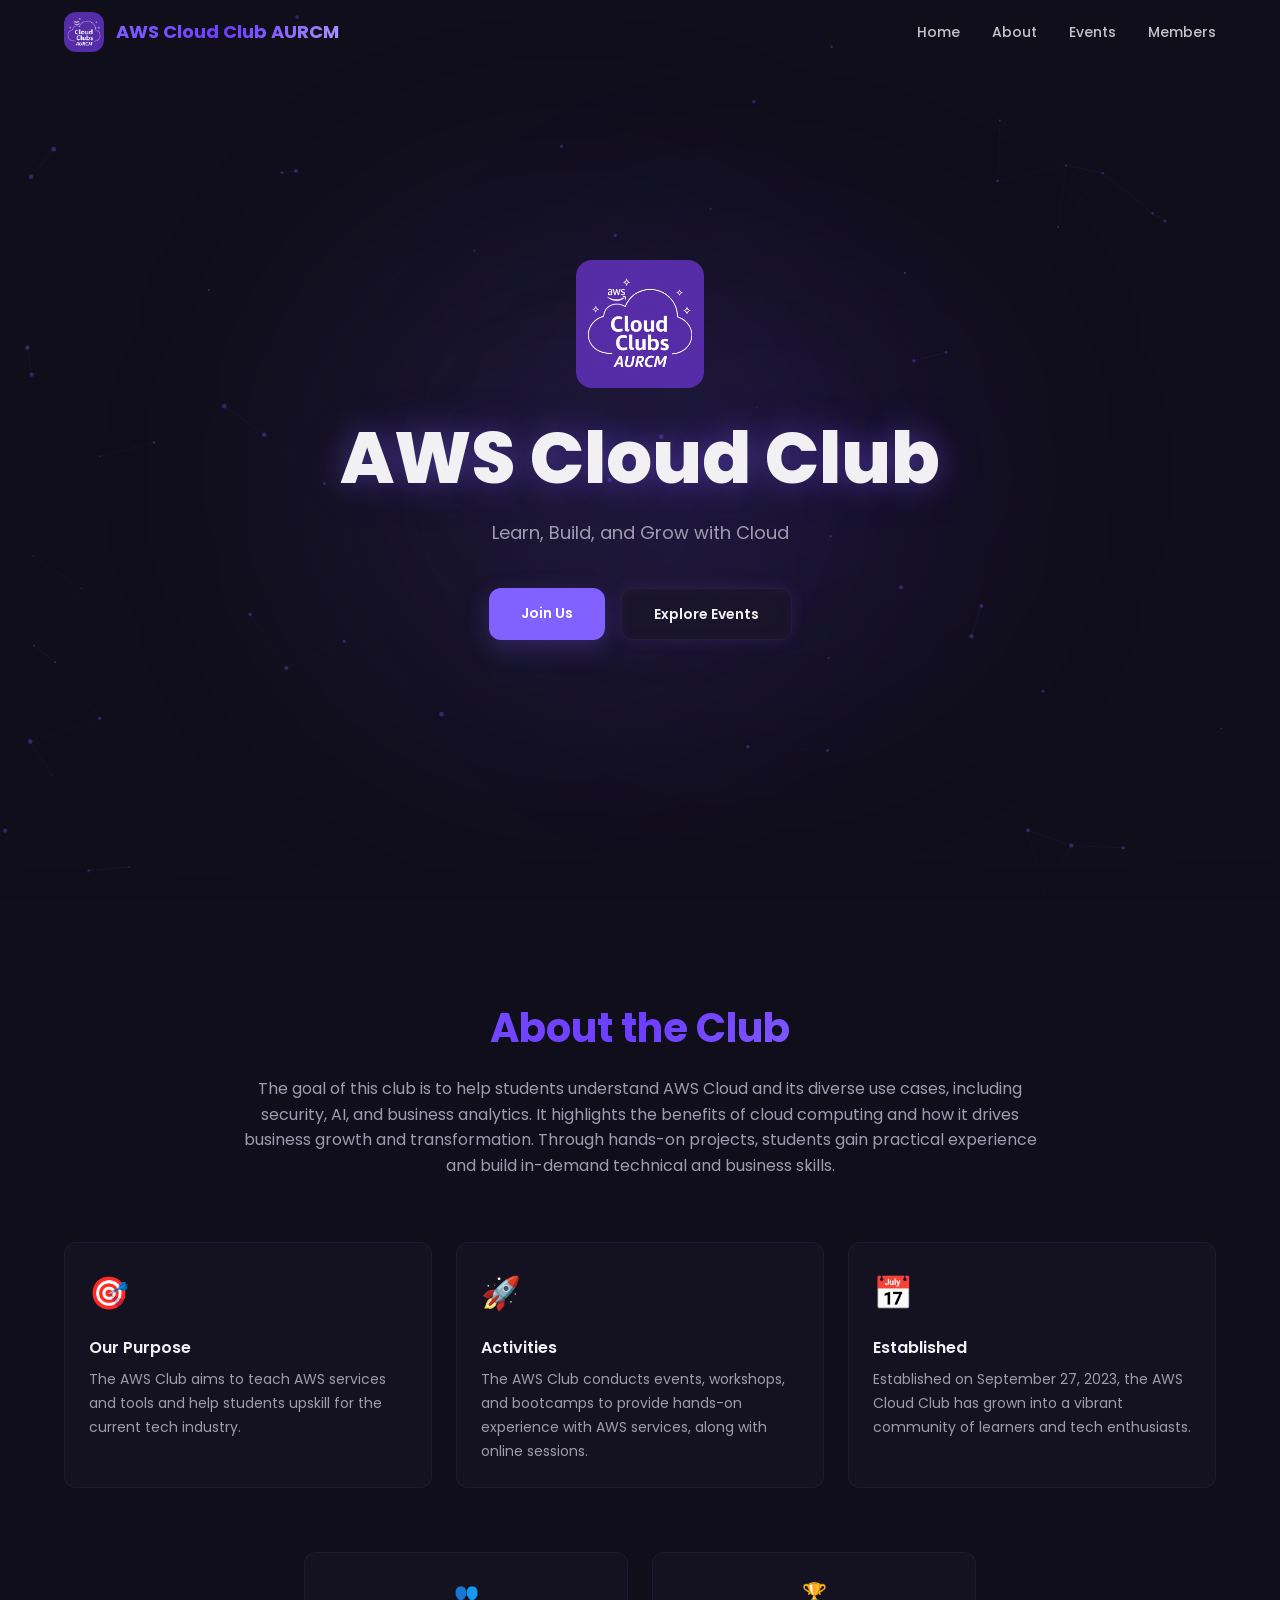
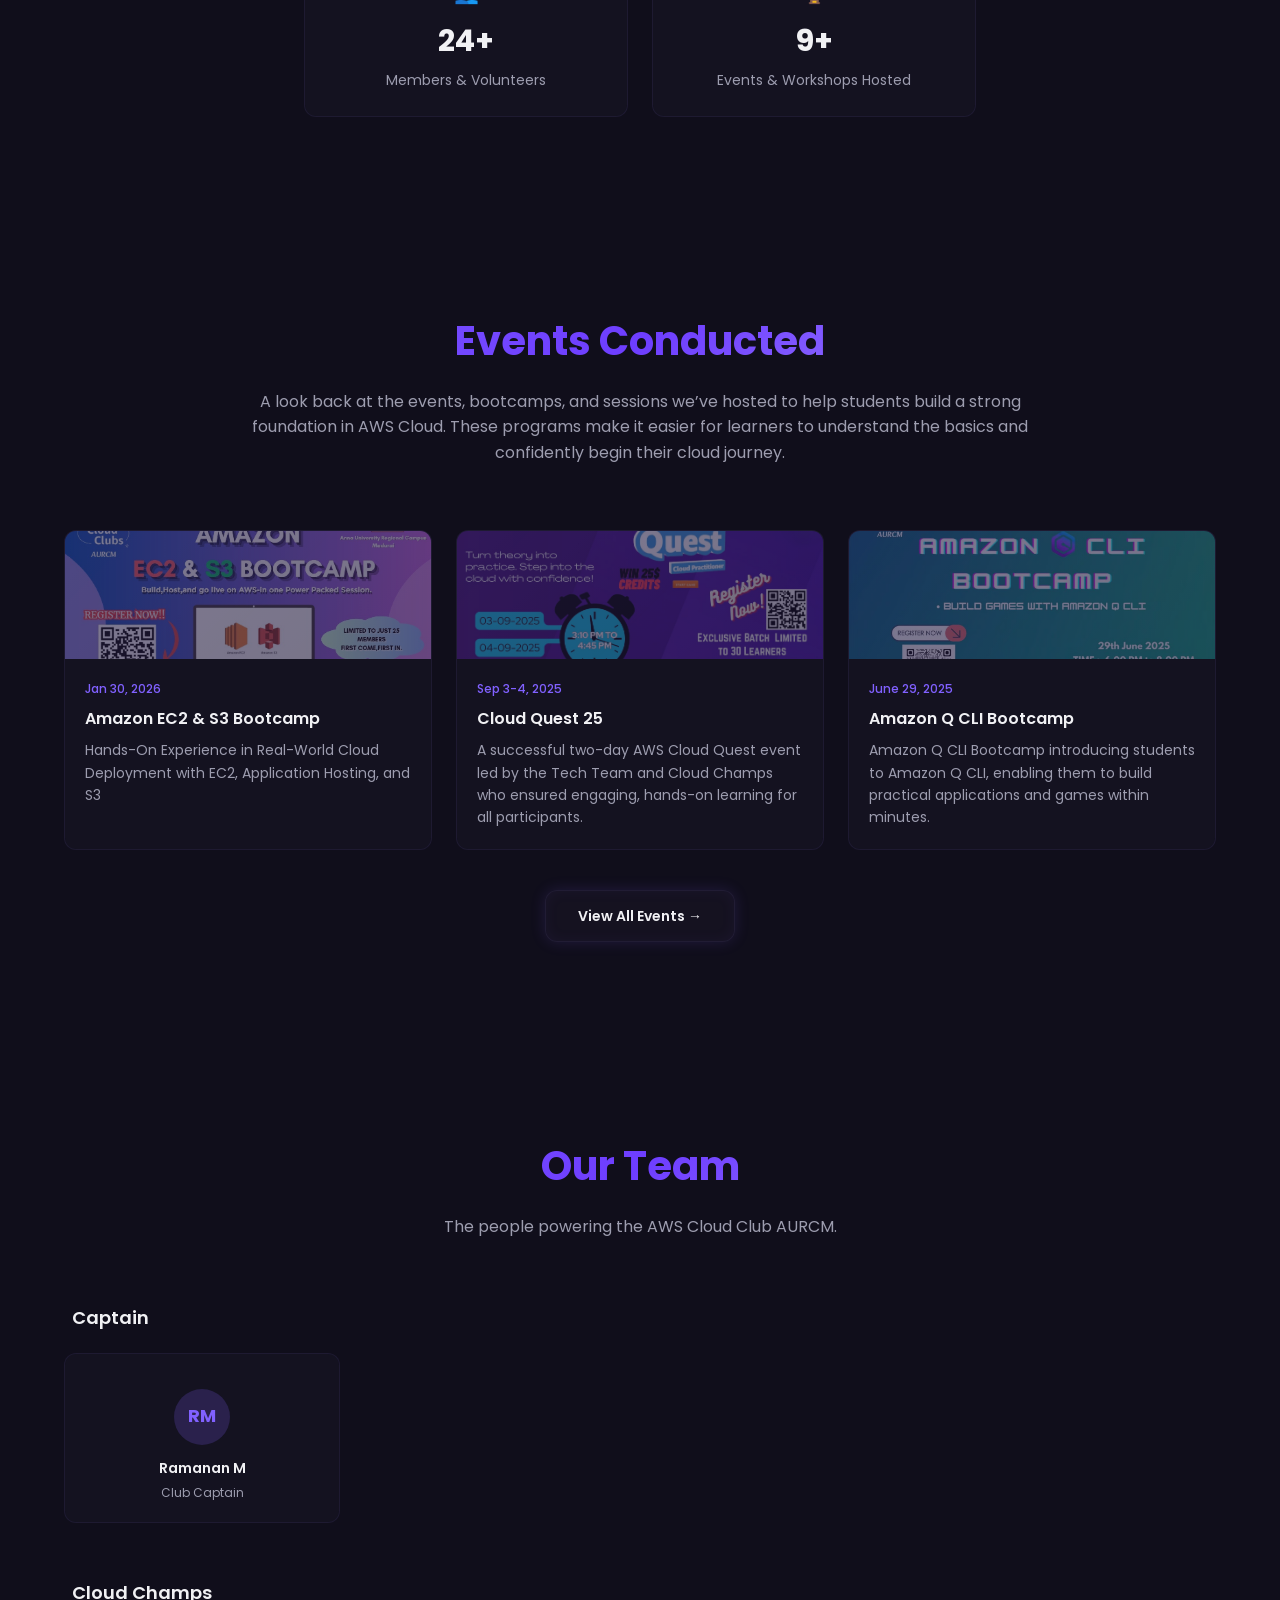
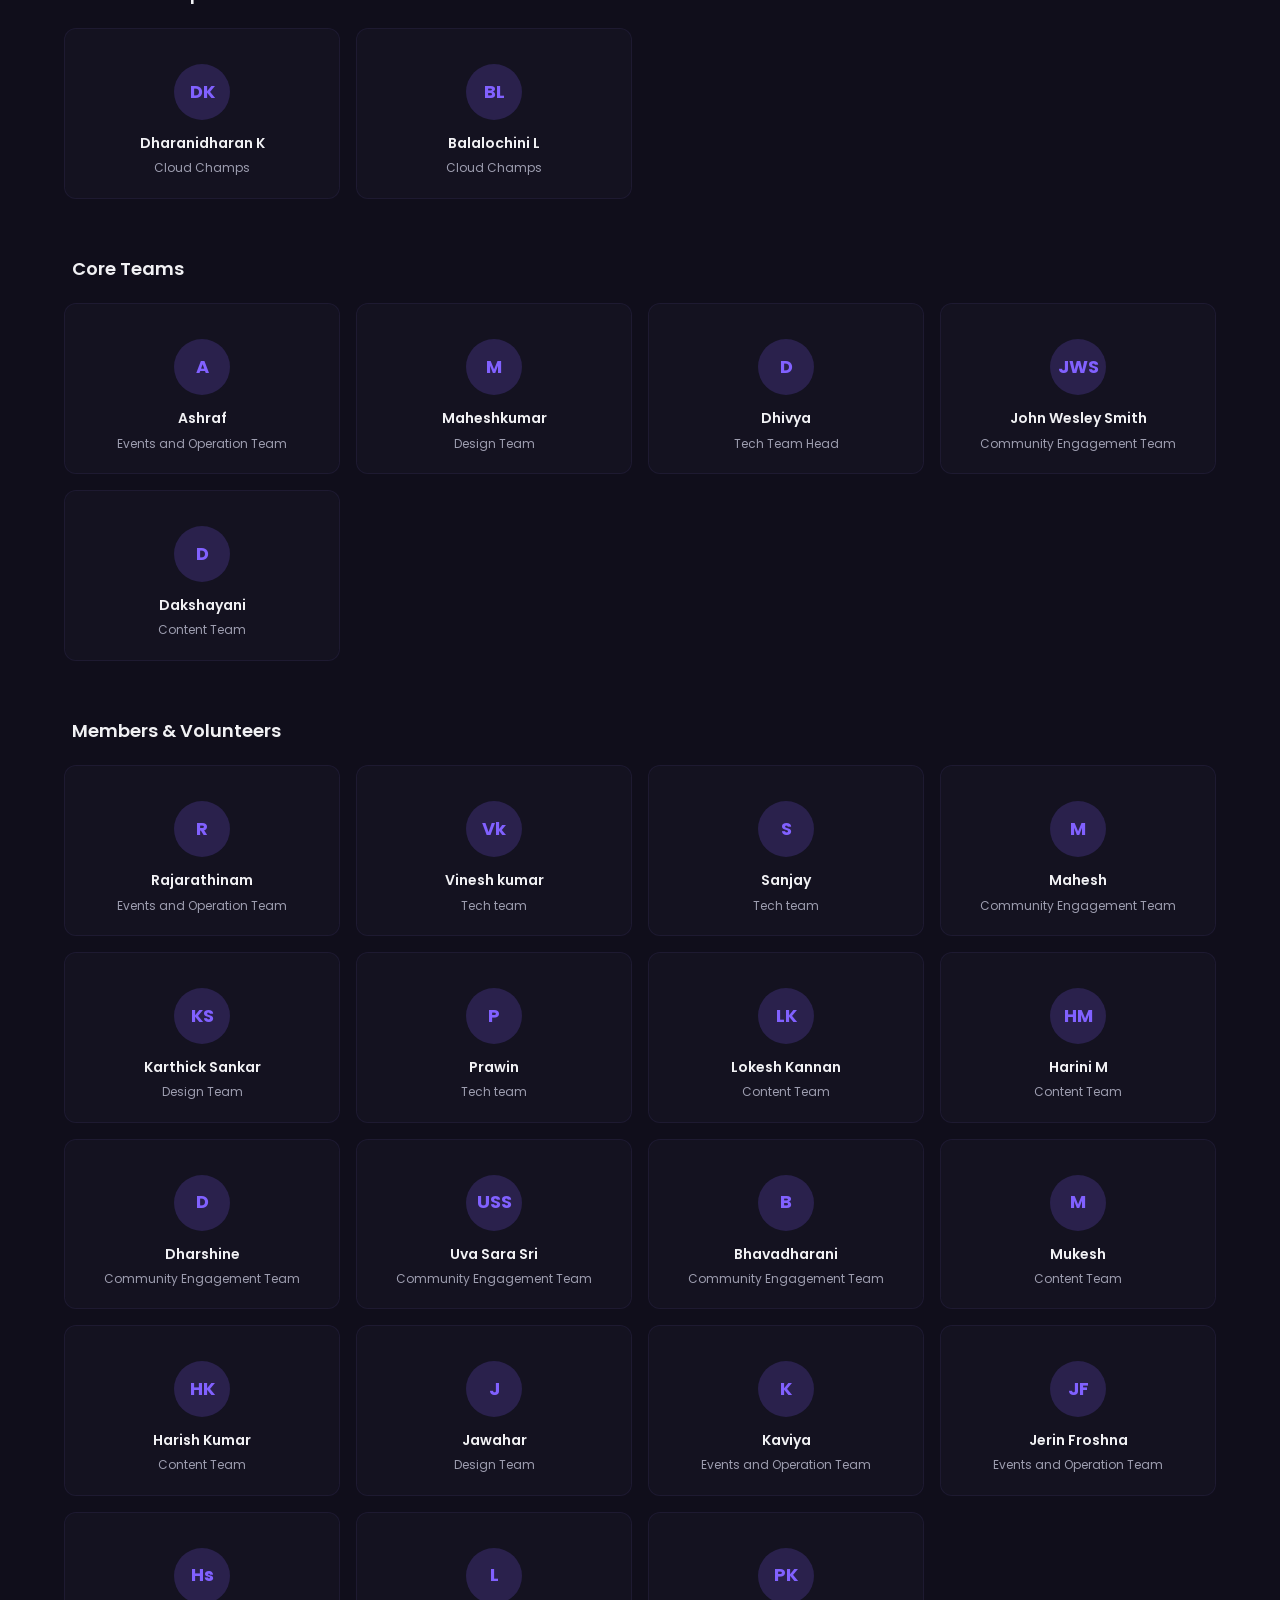
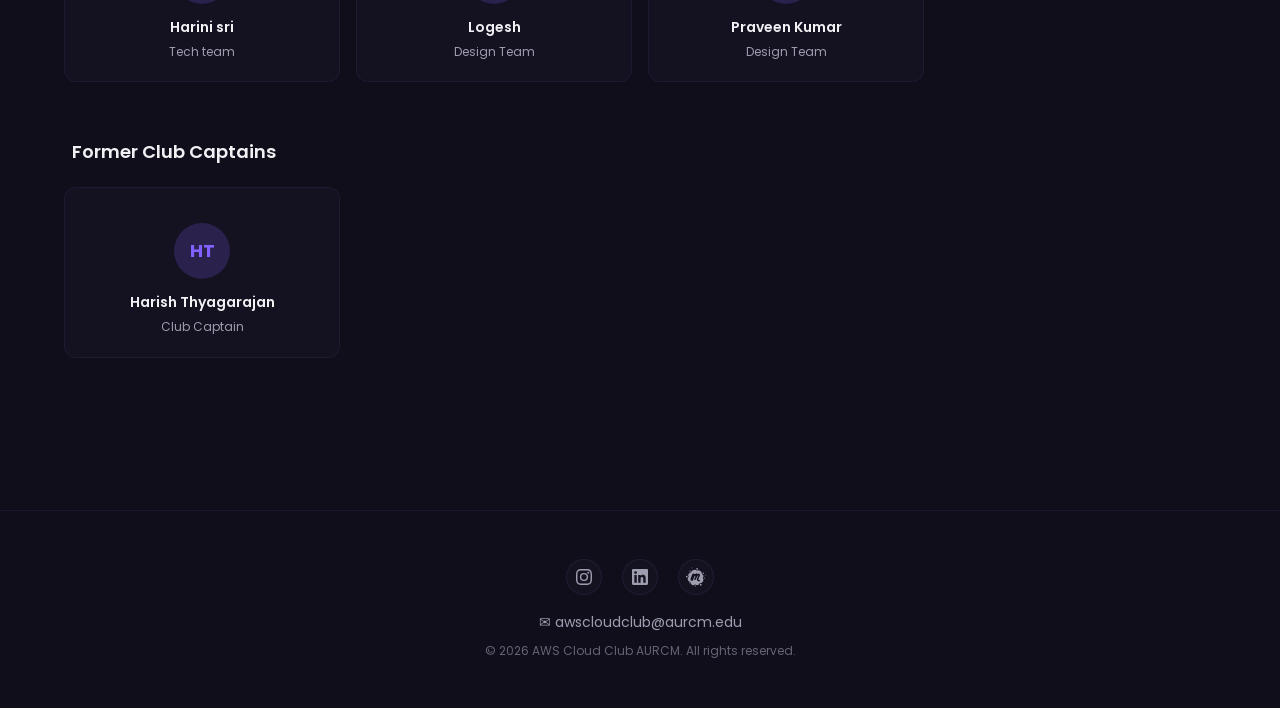
==== commit 50b4bbe5: "Add favicon and update image styles in CSS" ====
--- a/index.html
+++ b/index.html
@@ -4,6 +4,8 @@
     <meta charset="UTF-8" />
     <meta name="viewport" content="width=device-width, initial-scale=1.0" />
     <title>AWS Cloud Club AURCM</title>
+    <link rel="icon" href="images/favicon.png" type="image/png" />
+
     <meta
       name="description"
       content="AWS Cloud Club AURCM — Learn, Build, and Grow with Cloud"
@@ -27,9 +29,9 @@
         </a>
         <ul class="nav-links" id="navLinks">
           <li><a href="#home" class="nav-link-underline">Home</a></li>
+          <li><a href="#about" class="nav-link-underline">About</a></li>
           <li><a href="#events" class="nav-link-underline">Events</a></li>
           <li><a href="#members" class="nav-link-underline">Members</a></li>
-          <li><a href="#about" class="nav-link-underline">About</a></li>
         </ul>
         <button class="nav-toggle" id="navToggle" aria-label="Toggle menu">
           <svg
@@ -89,8 +91,12 @@
       <div class="container">
         <h2 class="section-title gradient-text">About the Club</h2>
         <p class="section-sub">
-          Empowering students to explore cloud computing through hands-on
-          learning.
+          The goal of this club is to help students understand AWS Cloud and its
+          diverse use cases, including security, AI, and business analytics. It
+          highlights the benefits of cloud computing and how it drives business
+          growth and transformation. Through hands-on projects, students gain
+          practical experience and build in-demand technical and business
+          skills.
         </p>
         <div class="grid grid-3 mb-16">
           <div class="glass-card card-pad">
@@ -127,8 +133,10 @@
       <div class="container">
         <h2 class="section-title gradient-text">Events Conducted</h2>
         <p class="section-sub">
-          A look back at the Events, Bootcamps, and sessions we've hosted so
-          far.
+          A look back at the events, bootcamps, and sessions we’ve hosted to
+          help students build a strong foundation in AWS Cloud. These programs
+          make it easier for learners to understand the basics and confidently
+          begin their cloud journey.
         </p>
         <div class="grid grid-3" id="eventsGrid"></div>
         <div class="text-center mt-10">
@@ -180,9 +188,9 @@
             aria-label="Meetup"
             class="social-icon"
           >
-            <svg width="16" height="16" fill="currentColor" viewBox="0 0 16 16">
+            <svg width="20" height="20" viewBox="0 0 24 24" fill="currentColor">
               <path
-                d="M3.5 13.0c-0.9 0-1.5-0.8-1.4-1.7l1.1-6.3c0.1-0.7 0.8-1.1 1.5-1.1 0.6 0 1.2 0.3 1.5 0.8l0.4 0.8 1.0-1.8c0.3-0.5 1.0-0.8 1.7-0.8 1.2 0 2.0 1.0 1.8 2.1l-1.2 6.4c-0.1 0.8-0.7 1.3-1.4 1.3-0.5 0-1.0-0.3-1.2-0.8l-0.3-0.7-1.0 1.7c-0.4 0.6-1.0 1.0-1.8 1.0z"
+                d="M6.98.555a.518.518 0 0 0-.105.011.53.53 0 1 0 .222 1.04.533.533 0 0 0 .409-.633.531.531 0 0 0-.526-.418zm6.455.638a.984.984 0 0 0-.514.143.99.99 0 1 0 1.02 1.699.99.99 0 0 0 .34-1.36.992.992 0 0 0-.846-.482zm-3.03 2.236a5.029 5.029 0 0 0-4.668 3.248 3.33 3.33 0 0 0-1.46.551 3.374 3.374 0 0 0-.94 4.562 3.634 3.634 0 0 0-.605 4.649 3.603 3.603 0 0 0 2.465 1.597c.018.732.238 1.466.686 2.114a3.9 3.9 0 0 0 5.423.992c.068-.047.12-.106.184-.157.987.881 2.47 1.026 3.607.24a2.91 2.91 0 0 0 1.162-1.69 4.238 4.238 0 0 0 2.584-.739 4.274 4.274 0 0 0 1.19-5.789 2.466 2.466 0 0 0 .433-3.308 2.448 2.448 0 0 0-1.316-.934 4.436 4.436 0 0 0-.776-2.873 4.467 4.467 0 0 0-5.195-1.656 5.106 5.106 0 0 0-2.773-.807zm-5.603.817a.759.759 0 0 0-.423.135.758.758 0 1 0 .863 1.248.757.757 0 0 0 .193-1.055.758.758 0 0 0-.633-.328zm15.994 2.37a.842.842 0 0 0-.47.151.845.845 0 1 0 1.175.215.845.845 0 0 0-.705-.365zm-8.15 1.028c.063 0 .124.005.182.014a.901.901 0 0 1 .45.187c.169.134.273.241.432.393.24.227.414.089.534.02.208-.122.369-.219.984-.208.633.011 1.363.237 1.514 1.317.168 1.199-1.966 4.289-1.817 5.722.106 1.01 1.815.299 1.96 1.22.186 1.198-2.136.753-2.667.493-.832-.408-1.337-1.34-1.12-2.26.16-.688 1.7-3.498 1.757-3.93.059-.44-.177-.476-.324-.484-.19-.01-.34.081-.526.362-.169.255-2.082 4.085-2.248 4.398-.296.56-.67.694-1.044.674-.548-.029-.798-.32-.72-.848.047-.31 1.26-3.049 1.323-3.476.039-.265-.013-.546-.275-.68-.263-.135-.572.07-.664.227-.128.215-1.848 4.706-2.032 5.038-.316.576-.65.76-1.152.784-1.186.056-2.065-.92-1.678-2.116.173-.532 1.316-4.571 1.895-5.599.389-.69 1.468-1.216 2.217-.892.387.167.925.437 1.084.507.366.163.759-.277.913-.412.155-.134.302-.276.49-.357.142-.06.343-.095.532-.094zm10.88 2.057a.468.468 0 0 0-.093.011.467.467 0 0 0-.36.555.47.47 0 0 0 .557.36.47.47 0 0 0 .36-.557.47.47 0 0 0-.464-.37zm-22.518.81a.997.997 0 0 0-.832.434 1 1 0 1 0 1.39-.258 1 1 0 0 0-.558-.176zm21.294 2.094a.635.635 0 0 0-.127.013.627.627 0 0 0-.48.746.628.628 0 0 0 .746.483.628.628 0 0 0 .482-.746.63.63 0 0 0-.621-.496zm-18.24 6.097a.453.453 0 0 0-.092.012.464.464 0 1 0 .195.908.464.464 0 0 0 .356-.553.465.465 0 0 0-.459-.367zm13.675 1.55a1.044 1.044 0 0 0-.583.187 1.047 1.047 0 1 0 1.456.265 1.044 1.044 0 0 0-.873-.451zM11.4 22.154a.643.643 0 0 0-.36.115.646.646 0 0 0-.164.899.646.646 0 0 0 .899.164.646.646 0 0 0 .164-.898.646.646 0 0 0-.54-.28z"
               />
             </svg>
           </a>
--- a/styles.css
+++ b/styles.css
@@ -388,7 +388,7 @@
   text-align: center;
   color: var(--muted-fg);
   margin-bottom: 4rem;
-  max-width: 32rem;
+  max-width: 50rem;
   margin-left: auto;
   margin-right: auto;
 }
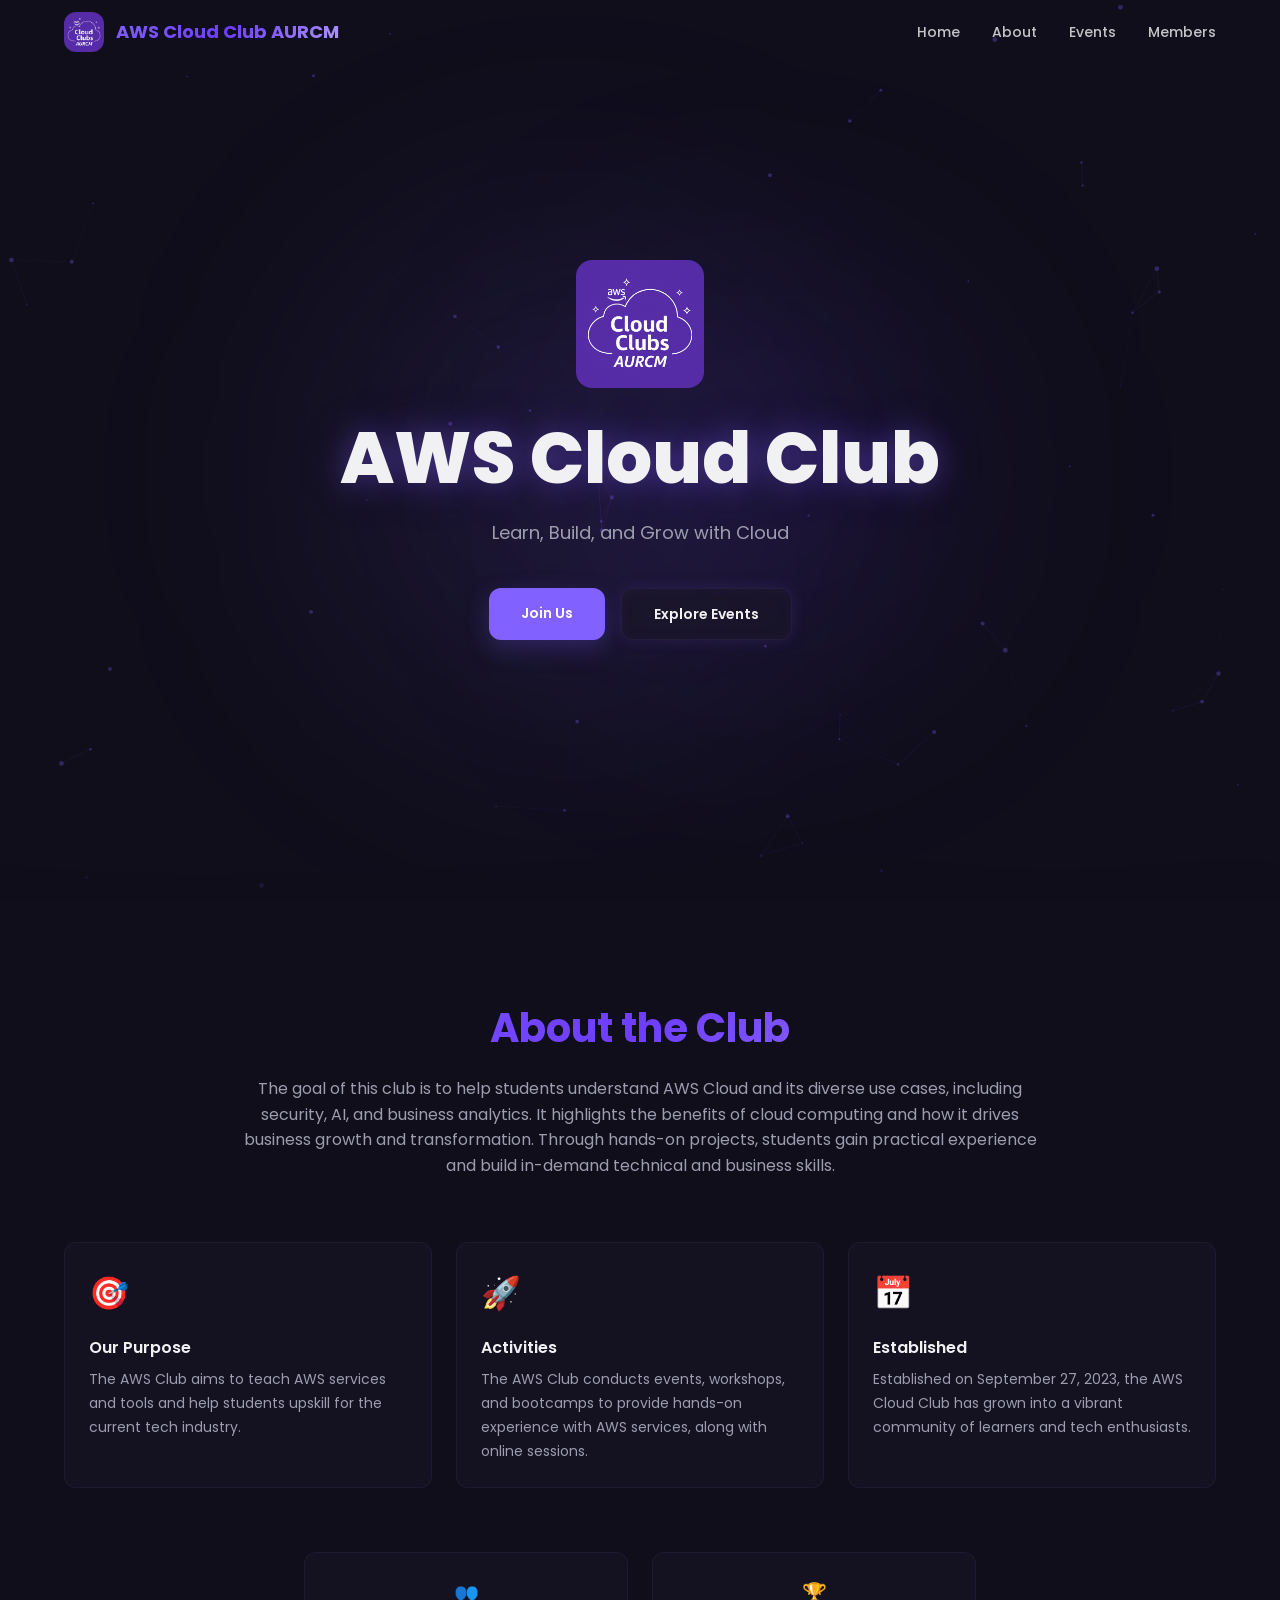
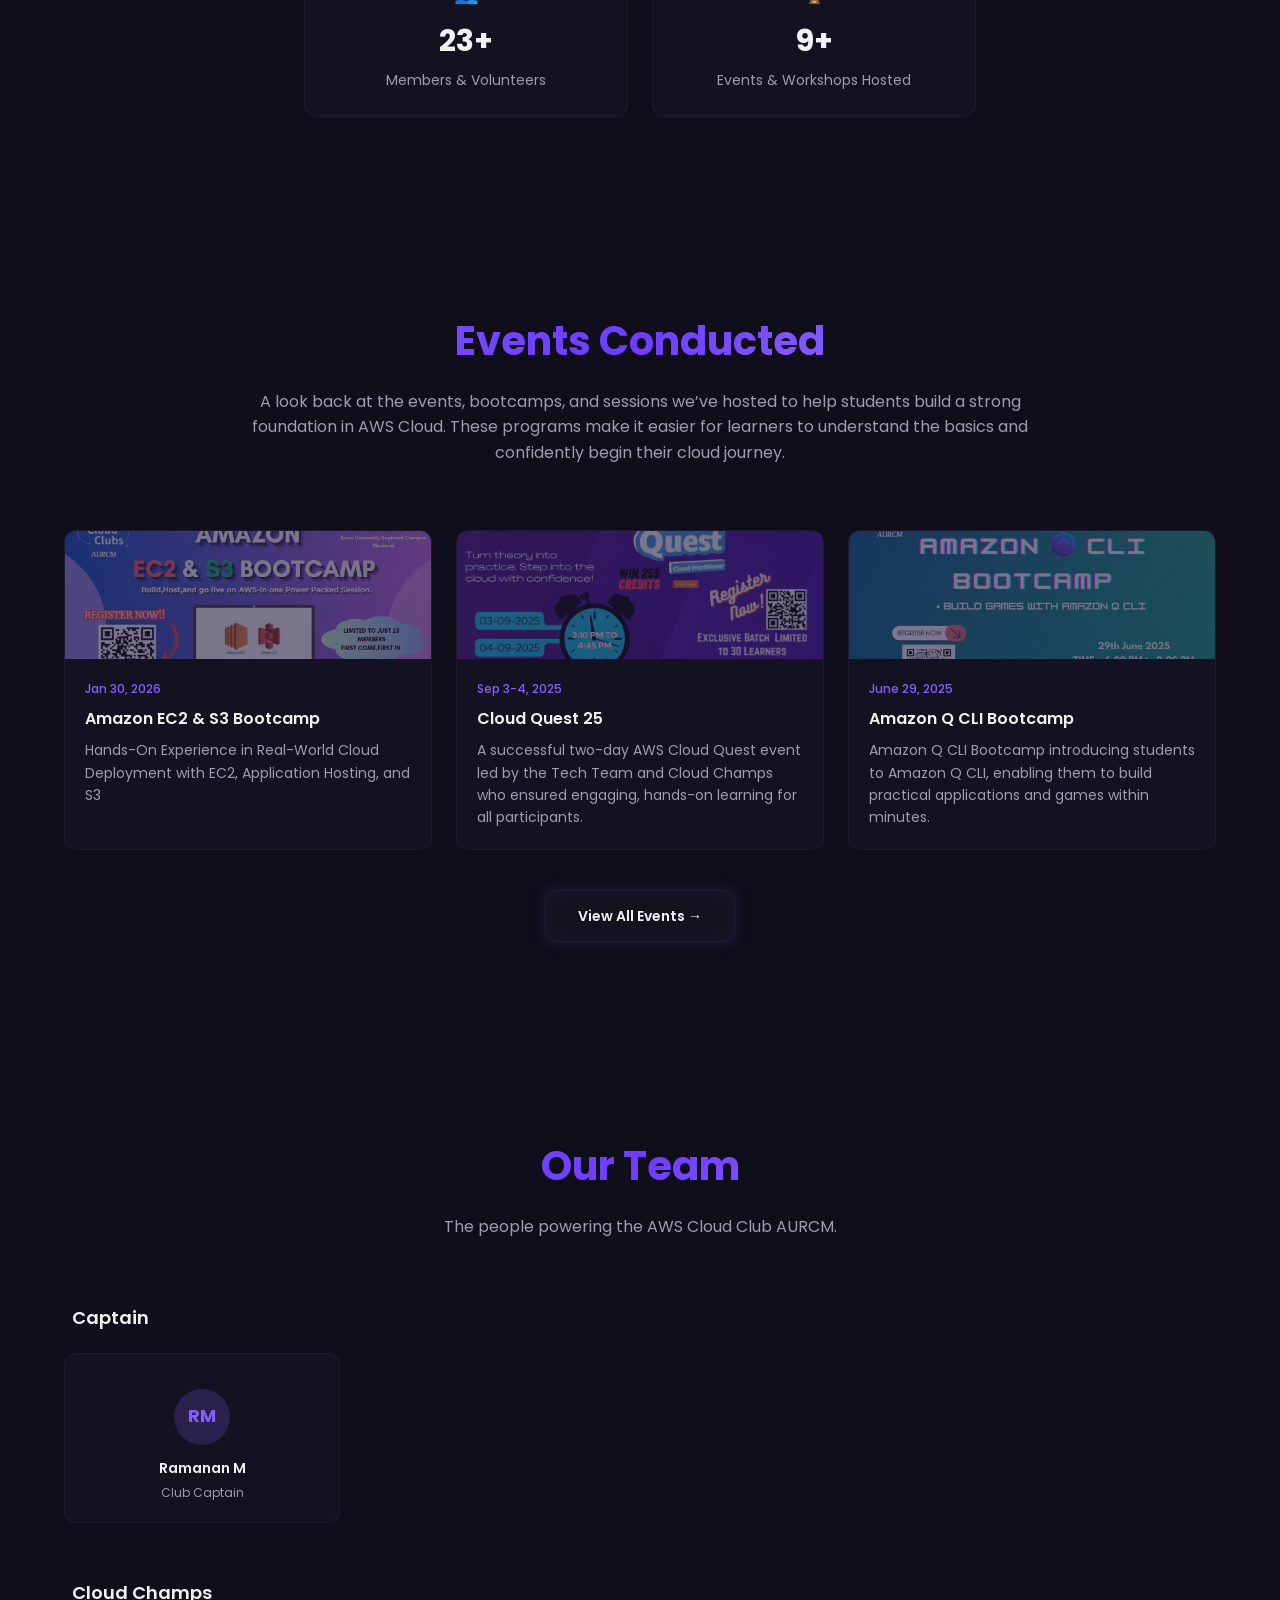
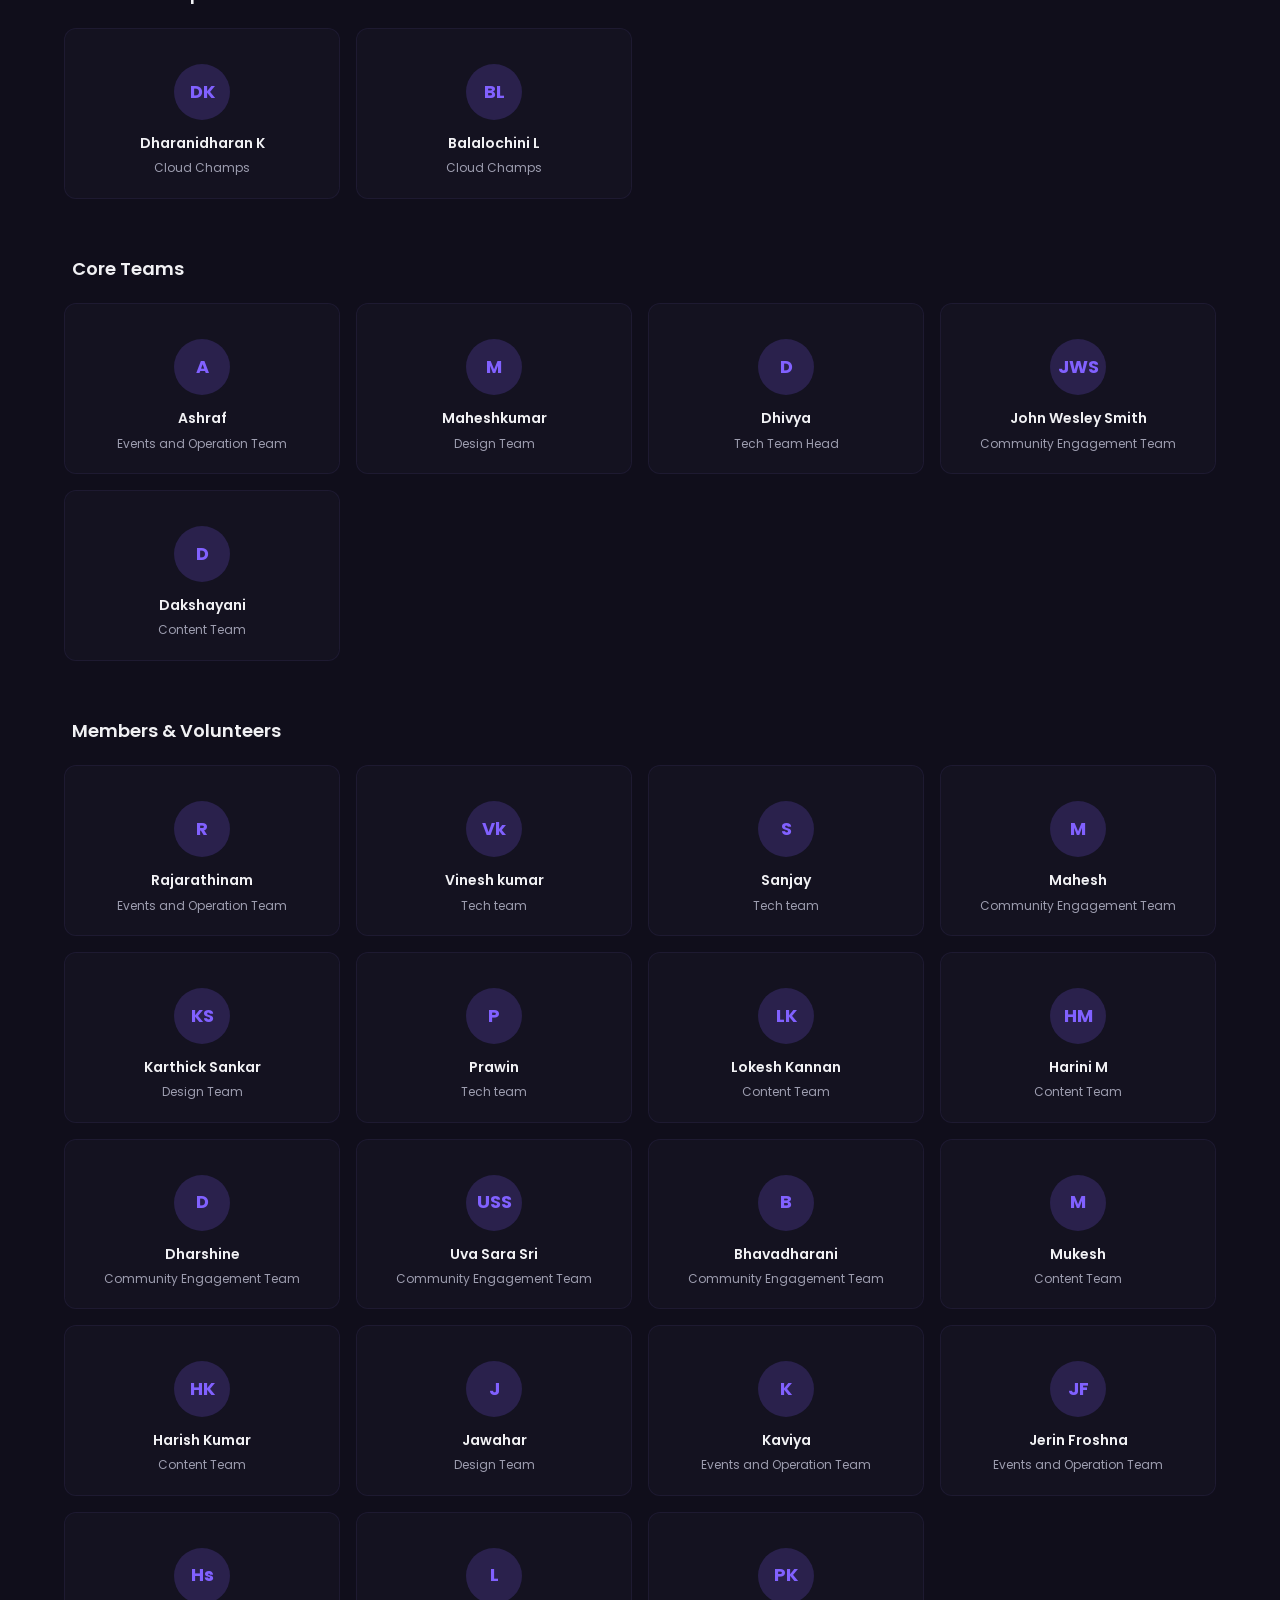
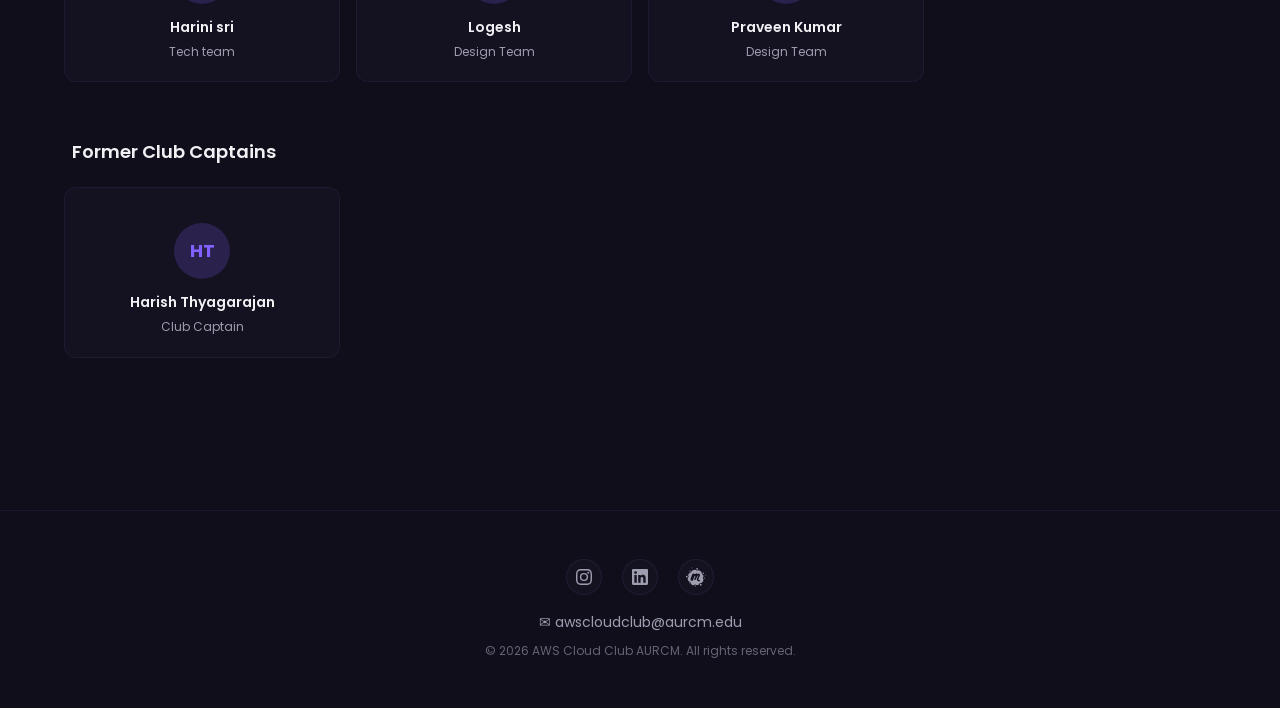
==== commit f9ed37d4: "Update link and simplify member card structure in script.js" ====
--- a/index.html
+++ b/index.html
@@ -159,7 +159,7 @@
       <div class="container text-center">
         <div class="social-links">
           <a
-            href="https://www.instagram.com/aws_cloud_club_aurcm/#"
+            href="https://www.instagram.com/aws_studentbuildergroup_aurcm/#"
             target="_blank"
             aria-label="Instagram"
             class="social-icon"
